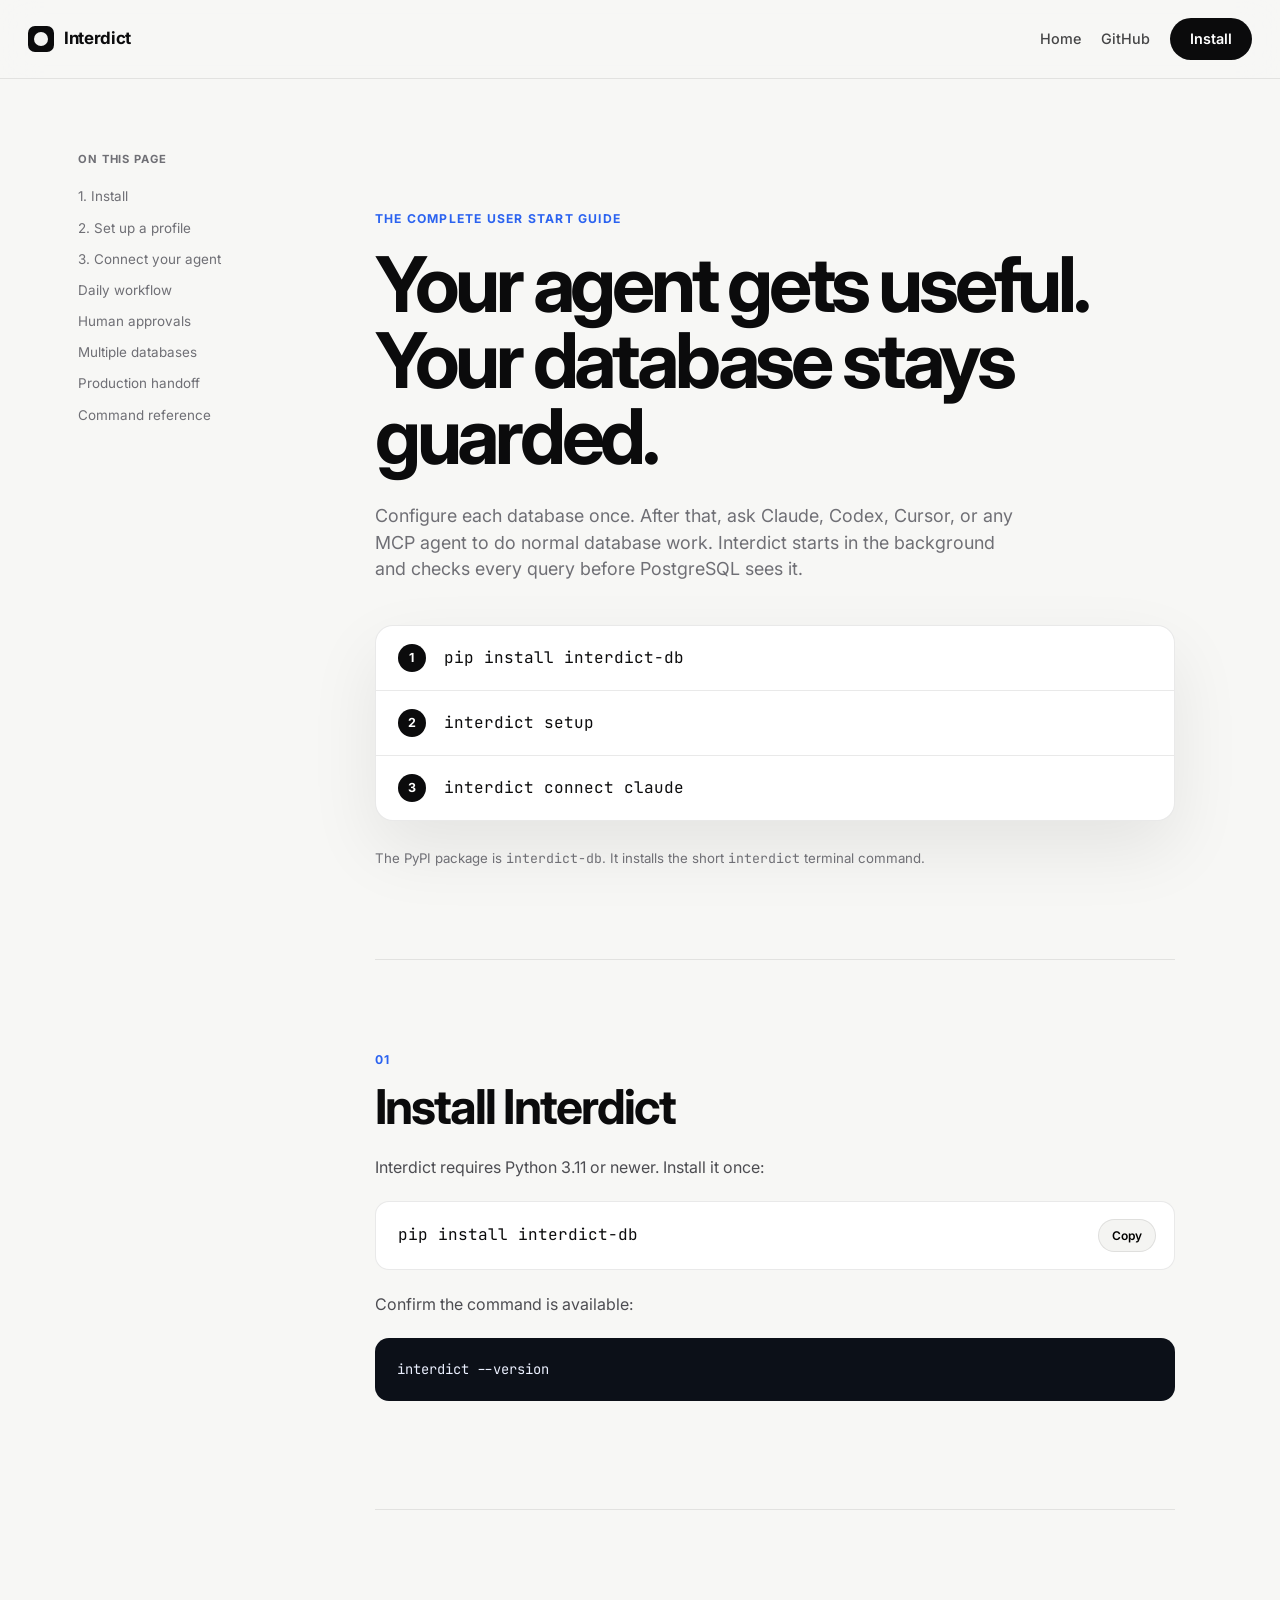
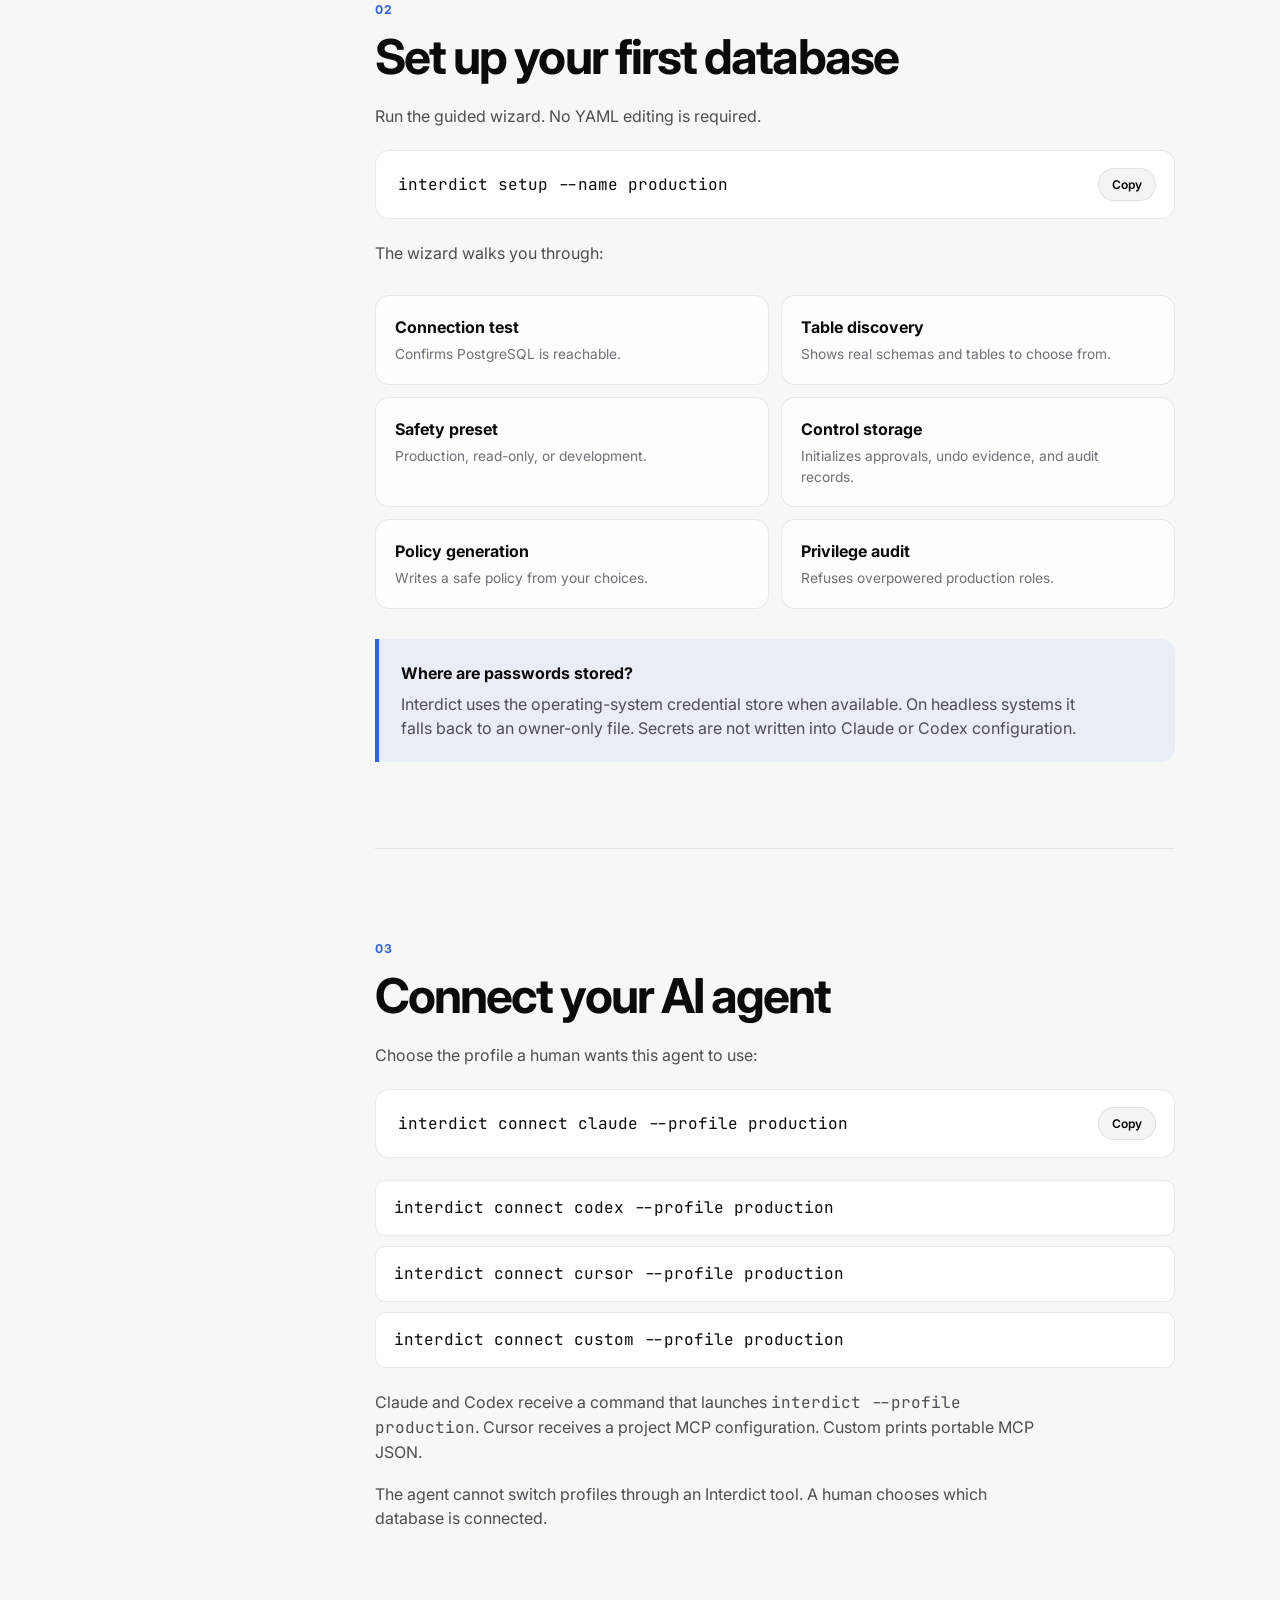
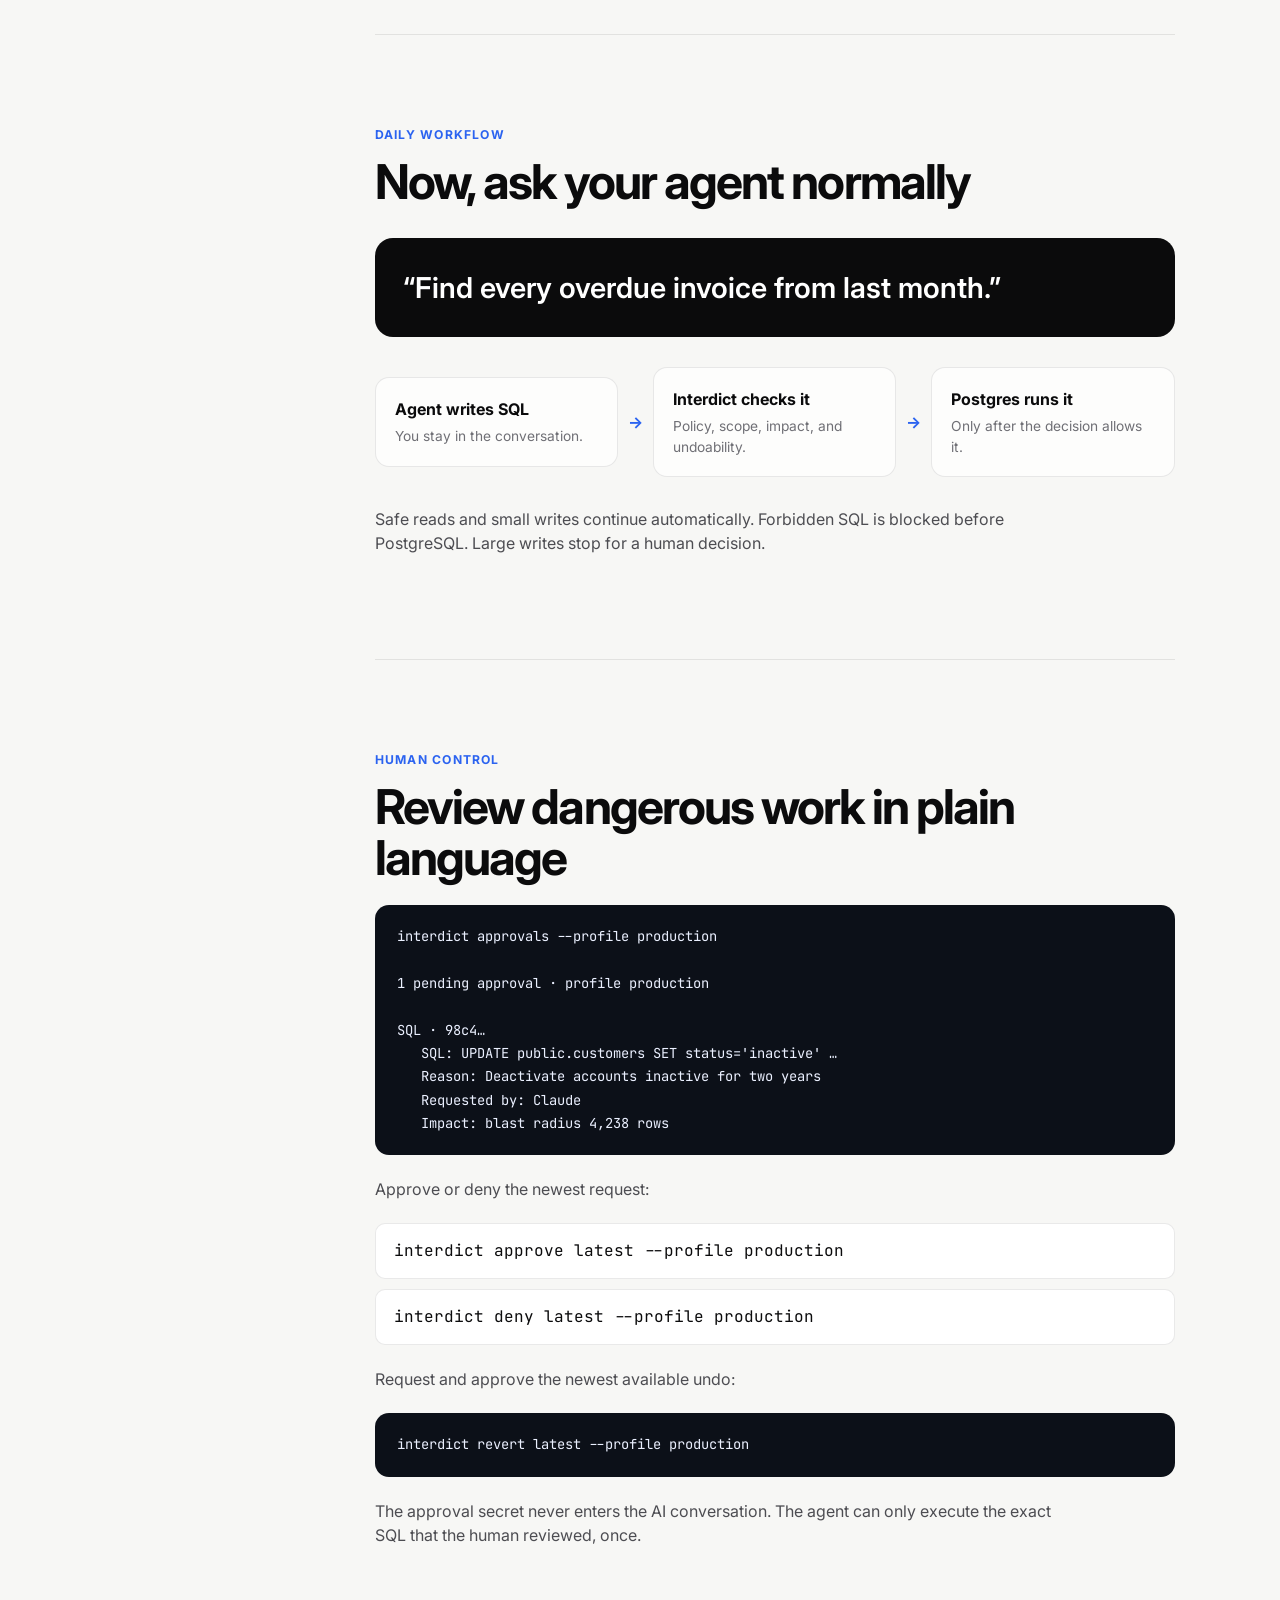
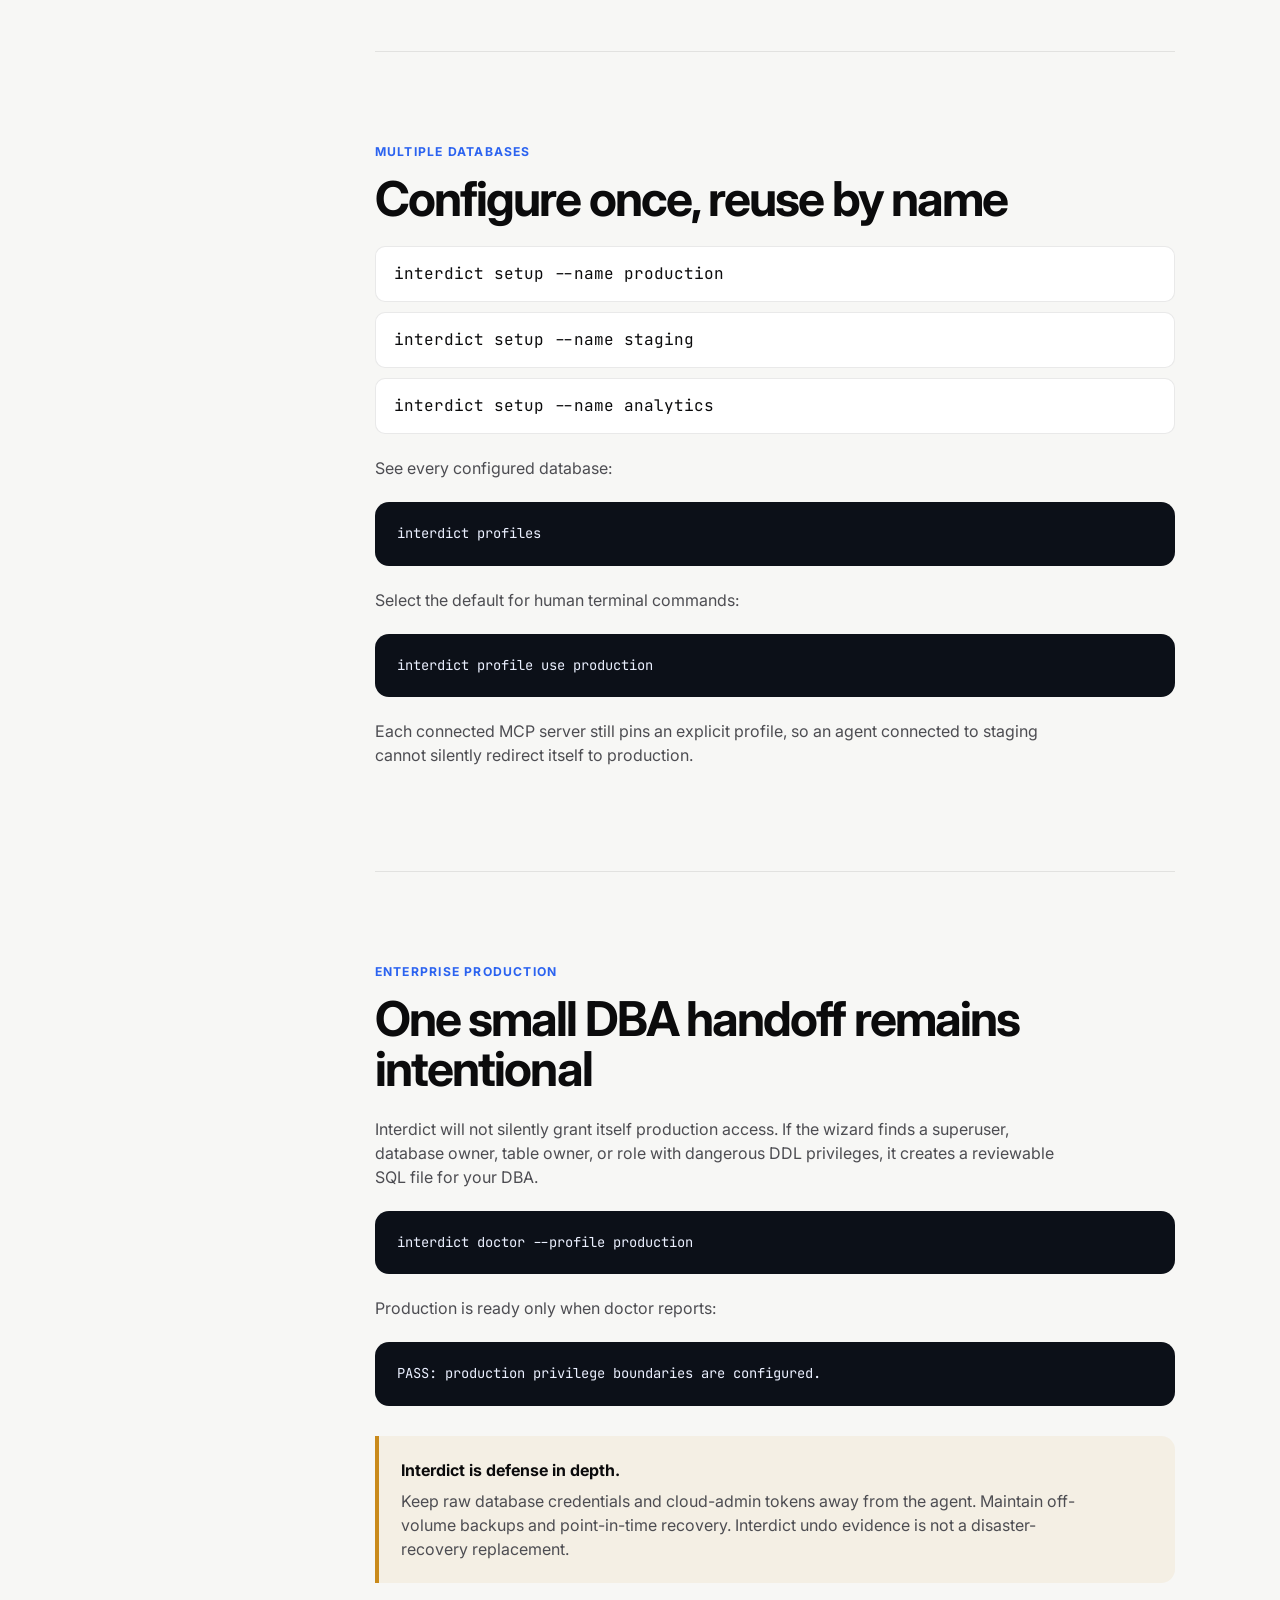
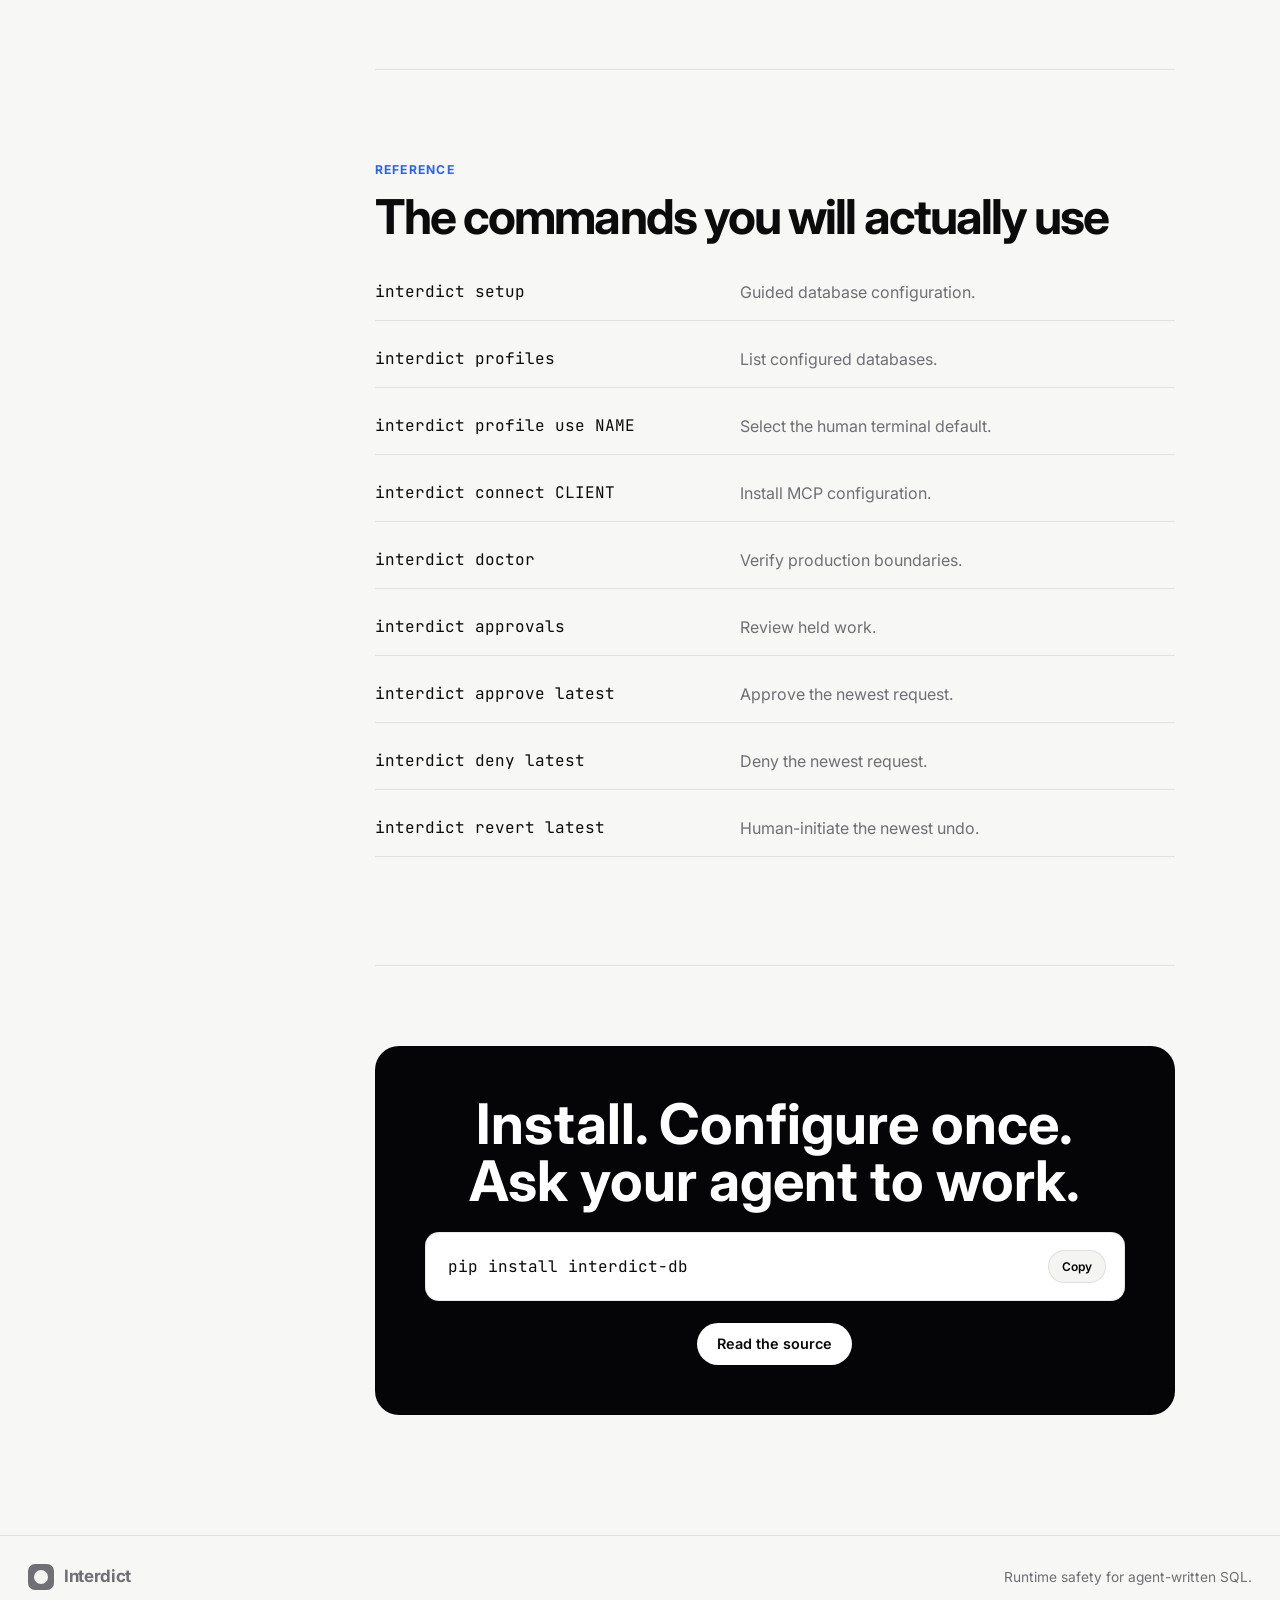
==== website/get-started.html @ 517da815 "Guided setup wizard, reusable named profiles, automatic MCP connection, user-guide added to frontend" ====
<!doctype html>
<html lang="en">
  <head>
    <meta charset="utf-8" />
    <meta name="viewport" content="width=device-width, initial-scale=1" />
    <title>Get started with Interdict</title>
    <meta
      name="description"
      content="Install Interdict, configure a protected PostgreSQL profile, and connect Claude, Codex, Cursor, or any MCP client."
    />
    <link rel="preconnect" href="https://fonts.googleapis.com" />
    <link rel="preconnect" href="https://fonts.gstatic.com" crossorigin />
    <link
      href="https://fonts.googleapis.com/css2?family=Inter:wght@400;500;600;700;800&family=JetBrains+Mono:wght@400;500&display=swap"
      rel="stylesheet"
    />
    <link rel="stylesheet" href="styles.css" />
    <link rel="stylesheet" href="get-started.css" />
  </head>
  <body class="guide-body">
    <header class="guide-nav">
      <a class="brand" href="index.html" aria-label="Interdict home">
        <span class="brand-mark" aria-hidden="true"></span>
        <span class="brand-name">Interdict</span>
      </a>
      <div class="header-actions">
        <a class="header-link" href="index.html">Home</a>
        <a
          class="header-link"
          href="https://github.com/prisharai/Interdict"
          target="_blank"
          rel="noreferrer"
          >GitHub</a
        >
        <a class="pill-cta" href="#install">Install</a>
      </div>
    </header>

    <main class="guide-shell">
      <aside class="guide-toc" aria-label="Guide navigation">
        <p>On this page</p>
        <a href="#install">1. Install</a>
        <a href="#setup">2. Set up a profile</a>
        <a href="#connect">3. Connect your agent</a>
        <a href="#work">Daily workflow</a>
        <a href="#approvals">Human approvals</a>
        <a href="#profiles">Multiple databases</a>
        <a href="#production">Production handoff</a>
        <a href="#commands">Command reference</a>
      </aside>

      <article class="guide-content">
        <section class="guide-hero">
          <span class="eyebrow">The complete user start guide</span>
          <h1>Your agent gets useful.<br />Your database stays guarded.</h1>
          <p>
            Configure each database once. After that, ask Claude, Codex, Cursor,
            or any MCP agent to do normal database work. Interdict starts in the
            background and checks every query before PostgreSQL sees it.
          </p>
          <div class="three-command" aria-label="Three command quickstart">
            <div><span>1</span><code>pip install interdict-db</code></div>
            <div><span>2</span><code>interdict setup</code></div>
            <div><span>3</span><code>interdict connect claude</code></div>
          </div>
          <p class="package-note">
            The PyPI package is <code>interdict-db</code>. It installs the short
            <code>interdict</code> terminal command.
          </p>
        </section>

        <section id="install" class="guide-section">
          <span class="step-number">01</span>
          <h2>Install Interdict</h2>
          <p>Interdict requires Python 3.11 or newer. Install it once:</p>
          <div class="command-box">
            <code>pip install interdict-db</code>
            <button class="guide-copy" data-copy="pip install interdict-db">Copy</button>
          </div>
          <p>Confirm the command is available:</p>
          <pre><code>interdict --version</code></pre>
        </section>

        <section id="setup" class="guide-section">
          <span class="step-number">02</span>
          <h2>Set up your first database</h2>
          <p>Run the guided wizard. No YAML editing is required.</p>
          <div class="command-box">
            <code>interdict setup --name production</code>
            <button class="guide-copy" data-copy="interdict setup --name production">Copy</button>
          </div>
          <p>The wizard walks you through:</p>
          <div class="feature-grid">
            <div><b>Connection test</b><span>Confirms PostgreSQL is reachable.</span></div>
            <div><b>Table discovery</b><span>Shows real schemas and tables to choose from.</span></div>
            <div><b>Safety preset</b><span>Production, read-only, or development.</span></div>
            <div><b>Control storage</b><span>Initializes approvals, undo evidence, and audit records.</span></div>
            <div><b>Policy generation</b><span>Writes a safe policy from your choices.</span></div>
            <div><b>Privilege audit</b><span>Refuses overpowered production roles.</span></div>
          </div>
          <div class="callout">
            <b>Where are passwords stored?</b>
            <p>
              Interdict uses the operating-system credential store when
              available. On headless systems it falls back to an owner-only
              file. Secrets are not written into Claude or Codex configuration.
            </p>
          </div>
        </section>

        <section id="connect" class="guide-section">
          <span class="step-number">03</span>
          <h2>Connect your AI agent</h2>
          <p>Choose the profile a human wants this agent to use:</p>
          <div class="command-box">
            <code>interdict connect claude --profile production</code>
            <button class="guide-copy" data-copy="interdict connect claude --profile production">Copy</button>
          </div>
          <div class="client-list">
            <code>interdict connect codex --profile production</code>
            <code>interdict connect cursor --profile production</code>
            <code>interdict connect custom --profile production</code>
          </div>
          <p>
            Claude and Codex receive a command that launches
            <code>interdict --profile production</code>. Cursor receives a
            project MCP configuration. Custom prints portable MCP JSON.
          </p>
          <p>
            The agent cannot switch profiles through an Interdict tool. A human
            chooses which database is connected.
          </p>
        </section>

        <section id="work" class="guide-section">
          <span class="eyebrow">Daily workflow</span>
          <h2>Now, ask your agent normally</h2>
          <blockquote>“Find every overdue invoice from last month.”</blockquote>
          <div class="flow-row">
            <div><b>Agent writes SQL</b><span>You stay in the conversation.</span></div>
            <i>→</i>
            <div><b>Interdict checks it</b><span>Policy, scope, impact, and undoability.</span></div>
            <i>→</i>
            <div><b>Postgres runs it</b><span>Only after the decision allows it.</span></div>
          </div>
          <p>
            Safe reads and small writes continue automatically. Forbidden SQL
            is blocked before PostgreSQL. Large writes stop for a human decision.
          </p>
        </section>

        <section id="approvals" class="guide-section">
          <span class="eyebrow">Human control</span>
          <h2>Review dangerous work in plain language</h2>
          <pre><code>interdict approvals --profile production

1 pending approval · profile production

SQL · 98c4…
   SQL: UPDATE public.customers SET status='inactive' …
   Reason: Deactivate accounts inactive for two years
   Requested by: Claude
   Impact: blast radius 4,238 rows</code></pre>
          <p>Approve or deny the newest request:</p>
          <div class="client-list">
            <code>interdict approve latest --profile production</code>
            <code>interdict deny latest --profile production</code>
          </div>
          <p>Request and approve the newest available undo:</p>
          <pre><code>interdict revert latest --profile production</code></pre>
          <p>
            The approval secret never enters the AI conversation. The agent can
            only execute the exact SQL that the human reviewed, once.
          </p>
        </section>

        <section id="profiles" class="guide-section">
          <span class="eyebrow">Multiple databases</span>
          <h2>Configure once, reuse by name</h2>
          <div class="client-list">
            <code>interdict setup --name production</code>
            <code>interdict setup --name staging</code>
            <code>interdict setup --name analytics</code>
          </div>
          <p>See every configured database:</p>
          <pre><code>interdict profiles</code></pre>
          <p>Select the default for human terminal commands:</p>
          <pre><code>interdict profile use production</code></pre>
          <p>
            Each connected MCP server still pins an explicit profile, so an
            agent connected to staging cannot silently redirect itself to production.
          </p>
        </section>

        <section id="production" class="guide-section">
          <span class="eyebrow">Enterprise production</span>
          <h2>One small DBA handoff remains intentional</h2>
          <p>
            Interdict will not silently grant itself production access. If the
            wizard finds a superuser, database owner, table owner, or role with
            dangerous DDL privileges, it creates a reviewable SQL file for your DBA.
          </p>
          <pre><code>interdict doctor --profile production</code></pre>
          <p>Production is ready only when doctor reports:</p>
          <pre><code>PASS: production privilege boundaries are configured.</code></pre>
          <div class="callout warning">
            <b>Interdict is defense in depth.</b>
            <p>
              Keep raw database credentials and cloud-admin tokens away from the
              agent. Maintain off-volume backups and point-in-time recovery.
              Interdict undo evidence is not a disaster-recovery replacement.
            </p>
          </div>
        </section>

        <section id="commands" class="guide-section">
          <span class="eyebrow">Reference</span>
          <h2>The commands you will actually use</h2>
          <div class="command-table">
            <div><code>interdict setup</code><span>Guided database configuration.</span></div>
            <div><code>interdict profiles</code><span>List configured databases.</span></div>
            <div><code>interdict profile use NAME</code><span>Select the human terminal default.</span></div>
            <div><code>interdict connect CLIENT</code><span>Install MCP configuration.</span></div>
            <div><code>interdict doctor</code><span>Verify production boundaries.</span></div>
            <div><code>interdict approvals</code><span>Review held work.</span></div>
            <div><code>interdict approve latest</code><span>Approve the newest request.</span></div>
            <div><code>interdict deny latest</code><span>Deny the newest request.</span></div>
            <div><code>interdict revert latest</code><span>Human-initiate the newest undo.</span></div>
          </div>
        </section>

        <section class="guide-finish">
          <h2>Install. Configure once. Ask your agent to work.</h2>
          <div class="command-box dark-command">
            <code>pip install interdict-db</code>
            <button class="guide-copy" data-copy="pip install interdict-db">Copy</button>
          </div>
          <a class="pill-cta inverse" href="https://github.com/prisharai/Interdict">Read the source</a>
        </section>
      </article>
    </main>

    <footer class="guide-footer">
      <a class="brand" href="index.html"><span class="brand-mark"></span><span>Interdict</span></a>
      <span>Runtime safety for agent-written SQL.</span>
    </footer>
    <script src="get-started.js"></script>
  </body>
</html>
---- website/styles.css ----
/* ═══════════════════════════════════════════════════════════════
   Interdict — landing styles
   Visual language modeled on opacity.com: near-white canvas, one
   giant centered statement per scroll beat, blur-in reveals, soft
   blue glows, drifting cursor pills, sticky scroll-driven diagram,
   dark cinematic band, giant cropped wordmark footer.
   ═══════════════════════════════════════════════════════════════ */

:root {
  --bg: #f4f4f2;
  --ink: #0b0b0c;
  --muted: #6f6f75;
  --line: rgba(11, 11, 12, 0.09);
  --card: #ffffff;
  --blue: #2b63f0;
  --blue-bright: #3d79ff;
  --dark: #050507;
  --bad: #d64545;
  --warn: #c98a1b;
  --good: #14996b;
  --sans: "Inter", -apple-system, "Segoe UI", sans-serif;
  --mono: "JetBrains Mono", ui-monospace, "SF Mono", monospace;
  --ease: cubic-bezier(0.22, 0.61, 0.21, 1);
}

* { box-sizing: border-box; margin: 0; padding: 0; }

html { scroll-behavior: smooth; }

body {
  font-family: var(--sans);
  background: var(--bg);
  color: var(--ink);
  line-height: 1.5;
  -webkit-font-smoothing: antialiased;
  overflow-x: hidden;
}

a { color: inherit; text-decoration: none; }
code, pre { font-family: var(--mono); }

::selection { background: rgba(43, 99, 240, 0.18); }

/* ─────────────────────────── header ─────────────────────────── */

.site-header {
  position: fixed;
  inset: 0 0 auto 0;
  z-index: 50;
  display: flex;
  align-items: center;
  justify-content: space-between;
  padding: 20px 28px;
  transition: color 0.4s var(--ease);
}

.brand {
  display: flex;
  align-items: center;
  gap: 10px;
  font-weight: 700;
  font-size: 1.06rem;
  letter-spacing: -0.02em;
}

.brand-mark {
  width: 26px;
  height: 26px;
  border-radius: 7px;
  background: currentColor;
  position: relative;
  flex: none;
}
.brand-mark::after {
  content: "";
  position: absolute;
  inset: 6px;
  border-radius: 50%;
  background: var(--bg);
  transition: background 0.4s var(--ease);
}

.header-actions { display: flex; align-items: center; gap: 20px; }

.header-link {
  font-size: 0.9rem;
  font-weight: 500;
  opacity: 0.75;
  transition: opacity 0.2s;
}
.header-link:hover { opacity: 1; }

/* pill CTA — the single black button, Opacity-style */
.pill-cta {
  display: inline-flex;
  align-items: center;
  justify-content: center;
  background: var(--ink);
  color: #fff;
  font-size: 0.9rem;
  font-weight: 600;
  padding: 10px 20px;
  border-radius: 999px;
  border: none;
  cursor: pointer;
  transition: transform 0.25s var(--ease), background 0.25s, box-shadow 0.25s;
}
.pill-cta:hover {
  transform: translateY(-1px);
  box-shadow: 0 8px 24px rgba(11, 11, 12, 0.18);
}
.pill-cta.big { font-size: 1rem; padding: 14px 28px; }
.pill-cta.inverse { background: #fff; color: var(--ink); }

/* header inverts over dark sections */
.site-header.on-dark { color: #fff; }
.site-header.on-dark .brand-mark::after { background: var(--dark); }
.site-header.on-dark .pill-cta { background: #fff; color: var(--ink); }

/* ─────────────────────────── reveals ─────────────────────────── */

.reveal {
  opacity: 0;
  transform: translateY(30px);
  filter: blur(14px);
  transition:
    opacity 1s var(--ease),
    transform 1s var(--ease),
    filter 1s var(--ease);
}
.reveal.in {
  opacity: 1;
  transform: none;
  filter: blur(0);
}

/* the giant centered statement type */
.giant {
  font-size: clamp(2.1rem, 5.4vw, 4.2rem);
  font-weight: 700;
  letter-spacing: -0.035em;
  line-height: 1.07;
  text-align: center;
  max-width: 20ch;
  margin-inline: auto;
}

.statement-sub {
  text-align: center;
  max-width: 46ch;
  margin: 26px auto 0;
  font-size: clamp(1rem, 1.4vw, 1.15rem);
  color: var(--muted);
}
.statement-sub em { font-style: normal; color: var(--ink); font-weight: 600; }

/* ─────────────────────────── hero ─────────────────────────── */

.hero {
  min-height: 100vh;
  display: flex;
  flex-direction: column;
  align-items: center;
  padding-top: clamp(120px, 18vh, 190px);
  position: relative;
  overflow: hidden;
}

.hero-inner {
  text-align: center;
  padding: 0 24px;
  max-width: 980px;
  position: relative;
  z-index: 2;
}

.hero-title {
  position: relative;
  font-size: clamp(2rem, 4.9vw, 4.1rem);
  font-weight: 700;
  letter-spacing: -0.04em;
  line-height: 1.08;
}

/* blur-morphing headline, Opacity hero style.
   The first line is static so it sizes the container;
   the alternates are stacked absolutely on top. */
.morph-line {
  display: block;
  position: absolute;
  inset: 0;
  opacity: 0;
  filter: blur(16px);
  transform: translateY(10px);
  transition:
    opacity 1.1s var(--ease),
    filter 1.1s var(--ease),
    transform 1.1s var(--ease);
  will-change: opacity, filter;
}
.morph-line:first-child { position: relative; }
.morph-line.is-active {
  opacity: 1;
  filter: blur(0);
  transform: none;
}

.hero-sub {
  margin: 26px auto 0;
  max-width: 52ch;
  font-size: clamp(1rem, 1.5vw, 1.18rem);
  color: var(--muted);
  transition-delay: 0.15s;
}
.hero-sub em { font-style: normal; color: var(--ink); font-weight: 600; }

.hero-cta {
  margin-top: 34px;
  display: flex;
  gap: 14px;
  justify-content: center;
  align-items: center;
  flex-wrap: wrap;
  transition-delay: 0.3s;
}

.ghost-cta {
  display: inline-flex;
  align-items: center;
  gap: 12px;
  background: transparent;
  border: 1px solid var(--line);
  border-radius: 999px;
  padding: 12px 20px;
  font-size: 0.92rem;
  cursor: pointer;
  color: var(--ink);
  transition: border-color 0.2s, background 0.2s;
}
.ghost-cta:hover { border-color: rgba(11, 11, 12, 0.3); background: rgba(255, 255, 255, 0.6); }
.ghost-cta code { font-size: 0.88rem; }
.ghost-cta .copy-hint {
  font-size: 0.72rem;
  font-weight: 600;
  text-transform: uppercase;
  letter-spacing: 0.08em;
  color: var(--muted);
}
.ghost-cta.on-dark { border-color: rgba(255, 255, 255, 0.25); color: #fff; }
.ghost-cta.on-dark:hover { border-color: rgba(255, 255, 255, 0.55); background: rgba(255, 255, 255, 0.06); }
.ghost-cta.on-dark .copy-hint { color: rgba(255, 255, 255, 0.55); }

/* product window rising from the bottom edge, blue glow behind */
.hero-stage {
  position: relative;
  width: 100%;
  display: flex;
  justify-content: center;
  margin-top: clamp(48px, 8vh, 90px);
  flex: 1;
  align-items: flex-end;
}

.hero-glow {
  position: absolute;
  bottom: -42%;
  left: 50%;
  transform: translateX(-50%);
  width: 130vw;
  height: 80vh;
  background: radial-gradient(
    ellipse 55% 60% at 50% 100%,
    rgba(61, 121, 255, 0.85) 0%,
    rgba(43, 99, 240, 0.45) 38%,
    rgba(43, 99, 240, 0) 72%
  );
  filter: blur(30px);
  pointer-events: none;
}

.terminal {
  background: #0d0d11;
  border-radius: 14px 14px 0 0;
  box-shadow:
    0 -10px 60px rgba(43, 99, 240, 0.25),
    0 30px 80px rgba(11, 11, 12, 0.35);
  width: min(860px, 92vw);
  position: relative;
  z-index: 2;
  transition: transform 0.5s var(--ease), box-shadow 0.5s var(--ease);
}
.terminal:hover {
  transform: translateY(-4px);
  box-shadow:
    0 -14px 70px rgba(43, 99, 240, 0.32),
    0 36px 90px rgba(11, 11, 12, 0.4);
}

.hero-image-frame {
  overflow: hidden;
  aspect-ratio: 860 / 430;
}

.hero-image {
  width: 100%;
  height: 100%;
  display: block;
  object-fit: cover;
  object-position: center 48%;
}

.terminal-bar {
  display: flex;
  align-items: center;
  gap: 14px;
  padding: 13px 18px;
  border-bottom: 1px solid rgba(255, 255, 255, 0.07);
}
.dots { display: inline-flex; gap: 6px; }
.dots i {
  width: 11px;
  height: 11px;
  border-radius: 50%;
  background: rgba(255, 255, 255, 0.14);
}
.terminal-title {
  font-family: var(--mono);
  font-size: 0.76rem;
  color: rgba(255, 255, 255, 0.45);
}

.terminal pre {
  padding: 22px 24px 30px;
  font-size: clamp(0.7rem, 1.35vw, 0.86rem);
  line-height: 1.75;
  color: rgba(255, 255, 255, 0.82);
  overflow-x: auto;
}

.t-agent { color: #8f7bf5; font-weight: 500; }
.t-you { color: #4ea0f6; font-weight: 500; }
.t-bad { color: #ff7a7a; font-weight: 500; }
.t-warn { color: #f0b45a; font-weight: 500; }
.t-good { color: #47d19a; font-weight: 500; }
.t-dim { color: rgba(255, 255, 255, 0.42); }
.t-strong { color: #fff; font-weight: 700; }

/* ─────────────────────── statements ─────────────────────── */

.statement {
  min-height: 88vh;
  display: flex;
  flex-direction: column;
  justify-content: center;
  align-items: center;
  padding: 120px 24px;
  position: relative;
}

/* ─────────────────── incident collage ─────────────────── */

.collage {
  position: relative;
  min-height: 120vh;
  display: flex;
  flex-direction: column;
  justify-content: center;
  align-items: center;
  padding: 140px 24px;
}

.collage-field {
  position: absolute;
  inset: 0;
  pointer-events: none;
}

.mini-card {
  position: absolute;
  background: var(--card);
  border: 1px solid var(--line);
  border-radius: 10px;
  box-shadow: 0 14px 40px rgba(11, 11, 12, 0.08);
  width: clamp(190px, 22vw, 280px);
  overflow: hidden;
  will-change: transform;
}
.mini-bar {
  padding: 8px 12px;
  border-bottom: 1px solid var(--line);
}
.mini-bar .dots i { background: rgba(11, 11, 12, 0.12); width: 8px; height: 8px; }
.mini-card pre {
  padding: 14px 14px 10px;
  font-size: 0.72rem;
  color: var(--bad);
  white-space: pre-wrap;
  word-break: break-word;
}
.mini-tag {
  display: block;
  padding: 0 14px 12px;
  font-size: 0.7rem;
  color: var(--muted);
}

.c1 { top: 7%; left: 6%; rotate: -3deg; }
.c2 { top: 12%; right: 7%; rotate: 2.5deg; }
.c3 { top: 40%; left: 2%; rotate: 1.5deg; }
.c4 { bottom: 14%; left: 12%; rotate: -2deg; }
.c5 { top: 44%; right: 3%; rotate: -1.5deg; }
.c6 { bottom: 8%; right: 12%; rotate: 3deg; }

/* ─────────────────── drifting agent cursors ─────────────────── */

.cursor-field-wrap { overflow: hidden; }

.cursor-field {
  position: absolute;
  inset: 0;
  pointer-events: none;
}

.cursor-pill {
  position: absolute;
  left: var(--x);
  top: var(--y);
  background: var(--c);
  color: #fff;
  font-size: 0.78rem;
  font-weight: 600;
  padding: 5px 13px;
  border-radius: 999px;
  animation: drift 9s ease-in-out infinite;
  animation-delay: var(--d);
  box-shadow: 0 6px 20px rgba(11, 11, 12, 0.14);
}
.cursor-pill::before {
  content: "";
  position: absolute;
  top: -9px;
  left: -7px;
  width: 0;
  height: 0;
  border-left: 8px solid var(--c);
  border-bottom: 11px solid transparent;
  transform: rotate(12deg);
}

@keyframes drift {
  0%, 100% { transform: translate(0, 0); }
  25% { transform: translate(16px, -20px); }
  50% { transform: translate(-12px, 12px); }
  75% { transform: translate(10px, 18px); }
}

/* ─────────────── sticky lifecycle diagram ─────────────── */

.lifecycle-track { height: 420vh; position: relative; }

.lifecycle-scene {
  position: sticky;
  top: 0;
  height: 100vh;
  display: flex;
  flex-direction: column;
  align-items: center;
  justify-content: flex-start;
  padding-top: 11vh;
  overflow: hidden;
}

.lifecycle-heads {
  position: relative;
  width: 100%;
  min-height: 3.2em;
  margin-bottom: 4vh;
}
.life-head {
  position: absolute;
  inset: 0;
  opacity: 0;
  filter: blur(14px);
  transition: opacity 0.8s var(--ease), filter 0.8s var(--ease);
}
.life-head.is-active { opacity: 1; filter: blur(0); }

.life-diagram {
  position: relative;
  width: min(860px, 92vw);
  flex: 1;
  display: flex;
  flex-direction: column;
  justify-content: space-around;
  padding-bottom: 8vh;
}

.life-line {
  position: absolute;
  top: 0;
  bottom: 6vh;
  left: 50%;
  width: 2px;
  transform: translateX(-50%);
  background: var(--line);
  border-radius: 2px;
  overflow: hidden;
}
.life-line-fill {
  position: absolute;
  inset: 0;
  background: linear-gradient(var(--blue), var(--blue-bright));
  transform-origin: top;
  transform: scaleY(var(--progress, 0));
}

.life-step {
  position: relative;
  display: flex;
  align-items: center;
  min-height: 15%;
  opacity: 0.15;
  transition: opacity 0.6s var(--ease);
}
.life-step.active { opacity: 1; }

.life-node {
  position: absolute;
  left: 50%;
  transform: translateX(-50%);
  width: 14px;
  height: 14px;
  border-radius: 50%;
  background: var(--bg);
  border: 2px solid rgba(11, 11, 12, 0.25);
  transition: border-color 0.4s, background 0.4s, box-shadow 0.4s;
  z-index: 2;
}
.life-step.active .life-node {
  border-color: var(--blue);
  background: var(--blue);
  box-shadow: 0 0 0 6px rgba(43, 99, 240, 0.15);
}

.life-card {
  background: var(--card);
  border: 1px solid var(--line);
  border-radius: 12px;
  box-shadow: 0 16px 44px rgba(11, 11, 12, 0.08);
  padding: 14px 18px;
  width: min(360px, 42%);
  transform: translateY(14px);
  transition: transform 0.6s var(--ease);
}
.life-step.active .life-card { transform: none; }
.life-card.left { margin-right: auto; }
.life-card.right { margin-left: auto; }

.life-card code {
  display: block;
  font-size: 0.8rem;
  margin: 8px 0 6px;
}
.life-card small {
  color: var(--muted);
  font-size: 0.76rem;
  line-height: 1.45;
  display: block;
}
.life-card small b { color: var(--ink); }

.life-badge {
  display: inline-block;
  font-size: 0.66rem;
  font-weight: 700;
  text-transform: uppercase;
  letter-spacing: 0.09em;
  padding: 3px 10px;
  border-radius: 999px;
}
.life-badge.bad { background: rgba(214, 69, 69, 0.1); color: var(--bad); }
.life-badge.warn { background: rgba(201, 138, 27, 0.12); color: var(--warn); }
.life-badge.good { background: rgba(20, 153, 107, 0.11); color: var(--good); }
.life-badge.op { background: rgba(43, 99, 240, 0.1); color: var(--blue); }

/* ─────────────────────────── stats ─────────────────────────── */

.stats {
  padding: 22vh 24px;
  text-align: center;
}

.stat-row {
  display: grid;
  grid-template-columns: repeat(4, 1fr);
  gap: 24px;
  max-width: 960px;
  margin: 70px auto 0;
  transition-delay: 0.15s;
}

.stat b {
  display: block;
  font-size: clamp(2rem, 4.4vw, 3.4rem);
  font-weight: 800;
  letter-spacing: -0.04em;
  line-height: 1;
}
.stat span {
  display: block;
  margin-top: 12px;
  font-size: 0.82rem;
  color: var(--muted);
  line-height: 1.5;
}

.stat-note {
  max-width: 52ch;
  margin: 60px auto 0;
  color: var(--muted);
  font-size: 0.95rem;
  transition-delay: 0.25s;
}

/* ─────────────────── dark cinematic band ─────────────────── */

.dark-band {
  background: var(--dark);
  color: #fff;
  padding: 24vh 24px;
  position: relative;
  overflow: hidden;
}
.dark-band::before {
  content: "";
  position: absolute;
  inset: auto -20% -60% -20%;
  height: 90%;
  background: radial-gradient(
    ellipse 50% 55% at 50% 100%,
    rgba(61, 121, 255, 0.5) 0%,
    rgba(43, 99, 240, 0) 70%
  );
  filter: blur(24px);
  pointer-events: none;
}

.dark-inner { position: relative; text-align: center; }
.dark-band .giant { max-width: 24ch; }

.dark-sub {
  margin: 26px auto 0;
  max-width: 48ch;
  color: rgba(255, 255, 255, 0.6);
  font-size: clamp(0.98rem, 1.4vw, 1.12rem);
  transition-delay: 0.12s;
}

.dark-cta {
  margin-top: 38px;
  display: flex;
  gap: 14px;
  justify-content: center;
  flex-wrap: wrap;
  transition-delay: 0.24s;
}

/* ─────────────────────────── pricing ─────────────────────────── */

.pricing { padding: 20vh 24px; }

.price-grid {
  display: grid;
  grid-template-columns: repeat(3, 1fr);
  gap: 20px;
  max-width: 1060px;
  margin: 70px auto 0;
  align-items: stretch;
  transition-delay: 0.15s;
}

.price-card {
  background: var(--card);
  border: 1px solid var(--line);
  border-radius: 18px;
  padding: 30px 28px;
  display: flex;
  flex-direction: column;
  position: relative;
}
.price-card.featured {
  border-color: rgba(43, 99, 240, 0.5);
  box-shadow: 0 24px 70px rgba(43, 99, 240, 0.14);
}

.feat-tag {
  position: absolute;
  top: -12px;
  left: 50%;
  transform: translateX(-50%);
  background: var(--blue);
  color: #fff;
  font-size: 0.68rem;
  font-weight: 700;
  text-transform: uppercase;
  letter-spacing: 0.08em;
  padding: 4px 14px;
  border-radius: 999px;
  white-space: nowrap;
}

.price-card h3 {
  font-size: 1.05rem;
  font-weight: 700;
  letter-spacing: -0.01em;
}

.price { margin: 14px 0 22px; }
.price b {
  font-size: 2.1rem;
  font-weight: 800;
  letter-spacing: -0.03em;
}
.price span { color: var(--muted); font-size: 0.85rem; }

.price-card ul {
  list-style: none;
  display: grid;
  gap: 11px;
  margin-bottom: 30px;
  flex: 1;
}
.price-card li {
  font-size: 0.88rem;
  color: #3c3c42;
  padding-left: 22px;
  position: relative;
}
.price-card li::before {
  content: "✓";
  position: absolute;
  left: 0;
  color: var(--blue);
  font-weight: 700;
}

.price-cta {
  display: block;
  text-align: center;
  border-radius: 999px;
  padding: 12px 18px;
  font-size: 0.92rem;
  font-weight: 600;
  transition: transform 0.2s var(--ease), box-shadow 0.2s;
}
.price-cta:hover { transform: translateY(-1px); }
.price-cta.solid {
  background: var(--ink);
  color: #fff;
  box-shadow: 0 8px 26px rgba(11, 11, 12, 0.16);
}
.price-cta.ghost { border: 1px solid var(--line); }
.price-cta.ghost:hover { border-color: rgba(11, 11, 12, 0.3); }

/* ─────────────────────────── waitlist ─────────────────────────── */

.waitlist {
  padding: 16vh 24px 22vh;
  text-align: center;
}

.waitlist-form {
  margin: 40px auto 0;
  display: flex;
  gap: 12px;
  justify-content: center;
  flex-wrap: wrap;
  transition-delay: 0.15s;
}

.waitlist-form input {
  font: inherit;
  font-size: 0.95rem;
  padding: 13px 22px;
  border-radius: 999px;
  border: 1px solid var(--line);
  background: var(--card);
  min-width: min(320px, 80vw);
  outline: none;
  transition: border-color 0.2s, box-shadow 0.2s;
}
.waitlist-form input:focus {
  border-color: var(--blue);
  box-shadow: 0 0 0 4px rgba(43, 99, 240, 0.12);
}

.waitlist-note {
  margin-top: 18px;
  font-size: 0.88rem;
  color: var(--muted);
  min-height: 1.4em;
}

/* ─────────────────────────── footer ─────────────────────────── */

.footer {
  background: var(--dark);
  color: #fff;
  position: relative;
  overflow: hidden;
  padding: 110px 28px 0;
}
.footer::before {
  content: "";
  position: absolute;
  top: -35%;
  left: -20%;
  right: -20%;
  height: 75%;
  background: radial-gradient(
    ellipse 55% 60% at 50% 0%,
    rgba(61, 121, 255, 0.55) 0%,
    rgba(43, 99, 240, 0) 70%
  );
  filter: blur(26px);
  pointer-events: none;
}

.works-with {
  position: relative;
  display: flex;
  align-items: center;
  justify-content: center;
  gap: clamp(16px, 3.5vw, 40px);
  flex-wrap: wrap;
  margin-bottom: 80px;
}
.works-with span {
  font-size: 0.72rem;
  text-transform: uppercase;
  letter-spacing: 0.12em;
  color: rgba(255, 255, 255, 0.45);
}
.works-with b {
  font-size: 1rem;
  font-weight: 700;
  letter-spacing: -0.01em;
  color: rgba(255, 255, 255, 0.85);
}

.footer-links {
  position: relative;
  display: flex;
  gap: clamp(24px, 5vw, 60px);
  justify-content: center;
  margin-bottom: 34px;
}
.footer-links a {
  font-size: 0.95rem;
  font-weight: 600;
  color: rgba(255, 255, 255, 0.85);
  transition: color 0.2s;
}
.footer-links a:hover { color: #fff; }

.footer-legal {
  position: relative;
  display: flex;
  justify-content: center;
  gap: 26px;
  flex-wrap: wrap;
  font-size: 0.78rem;
  color: rgba(255, 255, 255, 0.45);
  margin-bottom: 40px;
}
.footer-tag { font-style: italic; }

/* the giant cropped wordmark */
.footer-wordmark {
  position: relative;
  font-size: clamp(96px, 19vw, 300px);
  font-weight: 800;
  letter-spacing: -0.05em;
  line-height: 0.72;
  text-align: center;
  margin-bottom: -0.09em;
  background: linear-gradient(180deg, #fff 30%, rgba(255, 255, 255, 0.25));
  -webkit-background-clip: text;
  background-clip: text;
  color: transparent;
  user-select: none;
  white-space: nowrap;
}

/* ─────────────────────────── responsive ─────────────────────────── */

@media (max-width: 900px) {
  .stat-row { grid-template-columns: repeat(2, 1fr); gap: 40px 20px; }
  .price-grid { grid-template-columns: 1fr; max-width: 460px; }
  .price-card.featured { order: -1; }
  .life-card { width: 44%; padding: 12px 14px; }
  .life-card code { font-size: 0.7rem; }
}

@media (max-width: 640px) {
  .site-header { padding: 14px 16px; }
  .header-link { display: none; }

  .collage { min-height: auto; padding: 100px 24px; }
  .collage-field { display: none; }

  .lifecycle-track { height: auto; }
  .lifecycle-scene {
    position: static;
    height: auto;
    padding: 80px 20px;
    overflow: visible;
  }
  .lifecycle-heads { min-height: auto; margin-bottom: 40px; }
  .life-head { position: static; opacity: 1; filter: none; }
  .life-head.head-b { display: none; }
  .life-diagram { gap: 18px; }
  .life-step { opacity: 1; min-height: auto; margin-bottom: 18px; }
  .life-step .life-card { width: calc(100% - 34px); margin-left: 34px !important; margin-right: 0 !important; transform: none; }
  .life-line { left: 7px; bottom: 0; transform: none; }
  .life-line-fill { transform: scaleY(1); }
  .life-node { left: 7px; }

  .cursor-field { display: none; }
  .terminal pre { font-size: 0.62rem; padding: 16px; }
  .footer-wordmark { white-space: normal; }
}

/* ─────────────────────── reduced motion ─────────────────────── */

@media (prefers-reduced-motion: reduce) {
  html { scroll-behavior: auto; }
  .reveal { opacity: 1; transform: none; filter: none; transition: none; }
  .cursor-pill { animation: none; }
  .morph-line { transition: none; }
}
---- website/get-started.css ----
.guide-body {
  background: #f7f7f5;
  overflow-x: visible;
}

.guide-nav {
  position: sticky;
  top: 0;
  z-index: 50;
  display: flex;
  align-items: center;
  justify-content: space-between;
  padding: 18px 28px;
  border-bottom: 1px solid var(--line);
  background: rgba(247, 247, 245, 0.9);
  backdrop-filter: blur(18px);
}

.guide-shell {
  display: grid;
  grid-template-columns: 220px minmax(0, 800px);
  gap: clamp(40px, 6vw, 90px);
  max-width: 1180px;
  margin: 0 auto;
  padding: 72px 28px 120px;
}

.guide-toc {
  position: sticky;
  top: 110px;
  align-self: start;
  display: flex;
  flex-direction: column;
  gap: 11px;
  font-size: 0.84rem;
}

.guide-toc p {
  margin-bottom: 8px;
  color: var(--muted);
  font-weight: 700;
  text-transform: uppercase;
  letter-spacing: 0.08em;
  font-size: 0.7rem;
}

.guide-toc a { color: var(--muted); }
.guide-toc a:hover { color: var(--ink); }

.guide-content { min-width: 0; }

.guide-hero {
  padding: 54px 0 90px;
  border-bottom: 1px solid var(--line);
}

.eyebrow,
.step-number {
  color: var(--blue);
  font-size: 0.76rem;
  font-weight: 700;
  letter-spacing: 0.1em;
  text-transform: uppercase;
}

.guide-hero h1 {
  margin-top: 18px;
  font-size: clamp(2.5rem, 6vw, 5rem);
  line-height: 0.99;
  letter-spacing: -0.055em;
}

.guide-hero > p {
  max-width: 650px;
  margin-top: 28px;
  color: var(--muted);
  font-size: 1.12rem;
}

.three-command {
  margin-top: 42px;
  overflow: hidden;
  border: 1px solid var(--line);
  border-radius: 18px;
  background: #fff;
  box-shadow: 0 28px 70px rgba(11, 11, 12, 0.08);
}

.three-command div {
  display: flex;
  gap: 18px;
  align-items: center;
  padding: 18px 22px;
  border-bottom: 1px solid var(--line);
}

.three-command div:last-child { border-bottom: none; }
.three-command span {
  display: grid;
  width: 28px;
  height: 28px;
  place-items: center;
  border-radius: 50%;
  color: #fff;
  background: var(--ink);
  font-size: 0.78rem;
  font-weight: 700;
}
.three-command code { font-size: clamp(0.8rem, 2vw, 1rem); }
.guide-hero .package-note { font-size: 0.83rem; }

.guide-section {
  padding: 86px 0;
  border-bottom: 1px solid var(--line);
  scroll-margin-top: 90px;
}

.guide-section h2 {
  margin: 12px 0 22px;
  font-size: clamp(1.9rem, 4vw, 3rem);
  line-height: 1.05;
  letter-spacing: -0.04em;
}

.guide-section p {
  margin: 18px 0;
  max-width: 680px;
  color: #4d4d52;
  font-size: 1rem;
}

.guide-section pre {
  overflow-x: auto;
  margin: 22px 0;
  padding: 20px 22px;
  border-radius: 14px;
  color: #ebf0ff;
  background: #0c1018;
  line-height: 1.7;
  font-size: 0.86rem;
}

.command-box {
  display: flex;
  align-items: center;
  justify-content: space-between;
  gap: 20px;
  margin: 22px 0;
  padding: 17px 18px 17px 22px;
  border: 1px solid var(--line);
  border-radius: 14px;
  background: #fff;
}

.command-box code { overflow-x: auto; white-space: nowrap; }
.guide-copy {
  flex: none;
  padding: 8px 13px;
  border: 1px solid var(--line);
  border-radius: 999px;
  background: #f4f4f2;
  cursor: pointer;
  font: 600 0.75rem var(--sans);
}

.feature-grid {
  display: grid;
  grid-template-columns: repeat(2, 1fr);
  gap: 12px;
  margin-top: 30px;
}

.feature-grid div,
.flow-row div {
  padding: 19px;
  border: 1px solid var(--line);
  border-radius: 14px;
  background: rgba(255, 255, 255, 0.72);
}

.feature-grid b,
.feature-grid span,
.flow-row b,
.flow-row span { display: block; }
.feature-grid span,
.flow-row span { margin-top: 5px; color: var(--muted); font-size: 0.86rem; }

.callout {
  margin-top: 30px;
  padding: 22px;
  border-left: 4px solid var(--blue);
  border-radius: 0 14px 14px 0;
  background: rgba(43, 99, 240, 0.07);
}
.callout p { margin: 7px 0 0; }
.callout.warning { border-color: var(--warn); background: rgba(201, 138, 27, 0.08); }

.client-list,
.command-table {
  display: grid;
  gap: 10px;
  margin: 22px 0;
}

.client-list code {
  padding: 15px 18px;
  border: 1px solid var(--line);
  border-radius: 10px;
  background: #fff;
  overflow-x: auto;
}

.guide-section blockquote {
  margin: 30px 0;
  padding: 28px;
  border-radius: 18px;
  color: #fff;
  background: var(--ink);
  font-size: clamp(1.25rem, 3vw, 1.8rem);
  font-weight: 600;
}

.flow-row {
  display: grid;
  grid-template-columns: 1fr auto 1fr auto 1fr;
  align-items: center;
  gap: 10px;
  margin: 30px 0;
}
.flow-row i { color: var(--blue); font-style: normal; font-weight: 700; }

.command-table div {
  display: grid;
  grid-template-columns: minmax(220px, 0.8fr) 1fr;
  gap: 18px;
  padding: 16px 0;
  border-bottom: 1px solid var(--line);
}
.command-table span { color: var(--muted); }

.guide-finish {
  margin-top: 80px;
  padding: 50px;
  border-radius: 24px;
  color: #fff;
  background: var(--dark);
  text-align: center;
}
.guide-finish h2 { font-size: clamp(2rem, 5vw, 3.5rem); line-height: 1.02; }
.dark-command { color: var(--ink); text-align: left; }

.guide-footer {
  display: flex;
  align-items: center;
  justify-content: space-between;
  padding: 28px;
  border-top: 1px solid var(--line);
  color: var(--muted);
  font-size: 0.86rem;
}

@media (max-width: 800px) {
  .guide-shell { display: block; padding-top: 24px; }
  .guide-toc { display: none; }
  .guide-nav .header-link { display: none; }
  .feature-grid { grid-template-columns: 1fr; }
  .flow-row { grid-template-columns: 1fr; }
  .flow-row i { transform: rotate(90deg); justify-self: center; }
  .command-table div { grid-template-columns: 1fr; gap: 7px; }
  .guide-finish { padding: 36px 20px; }
  .guide-footer { align-items: flex-start; gap: 20px; flex-direction: column; }
}
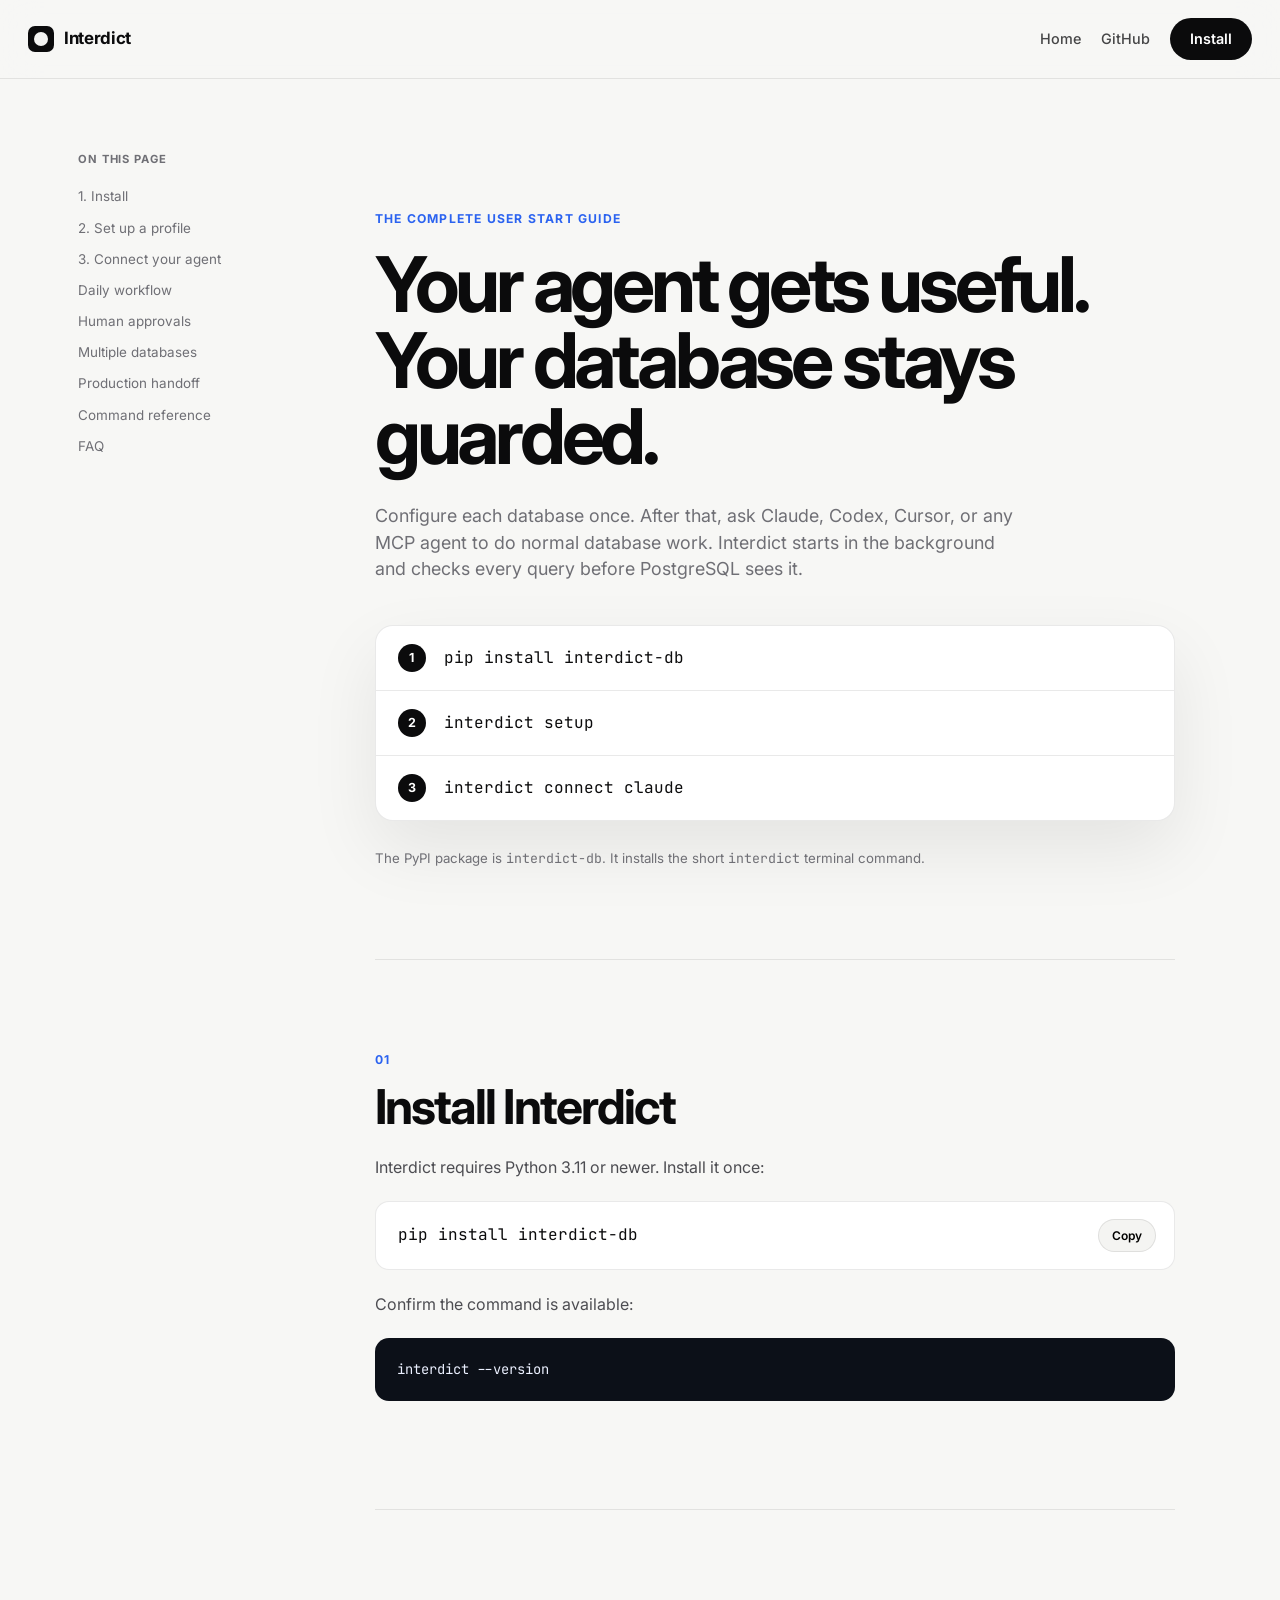
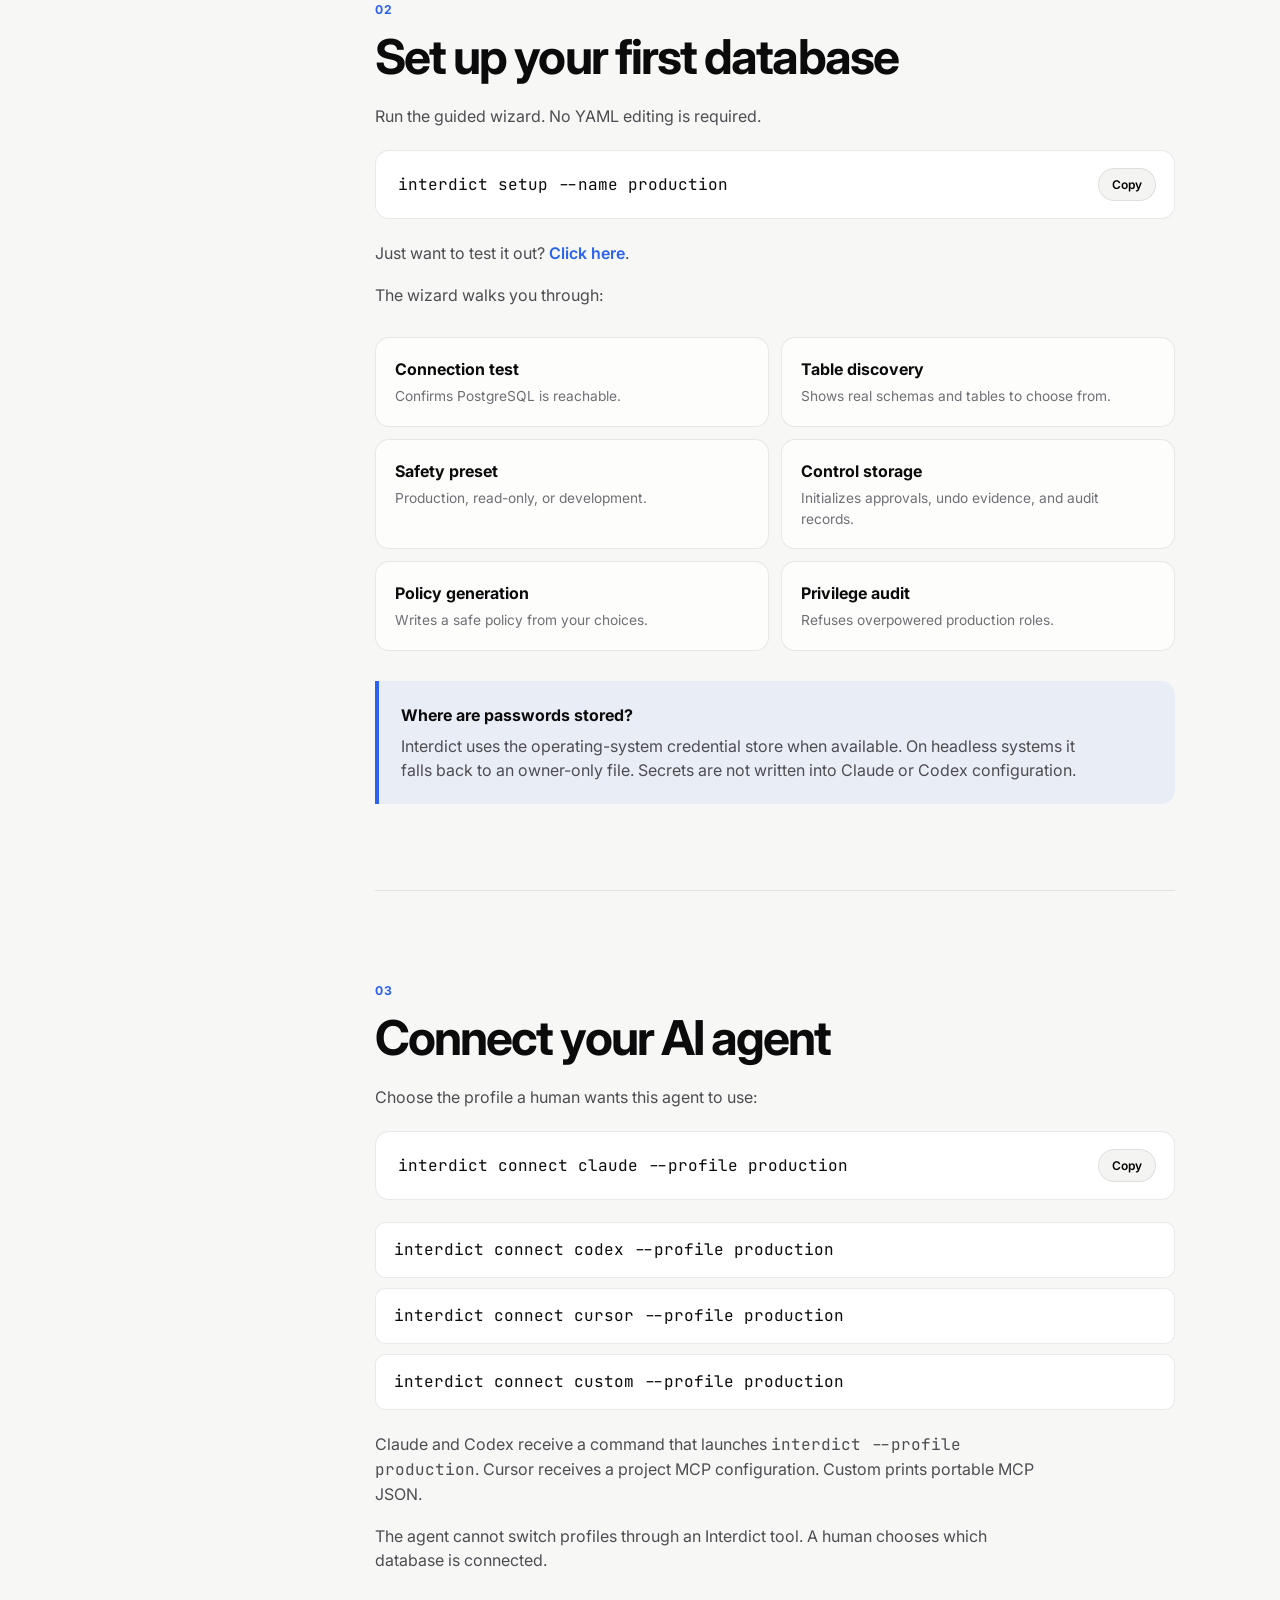
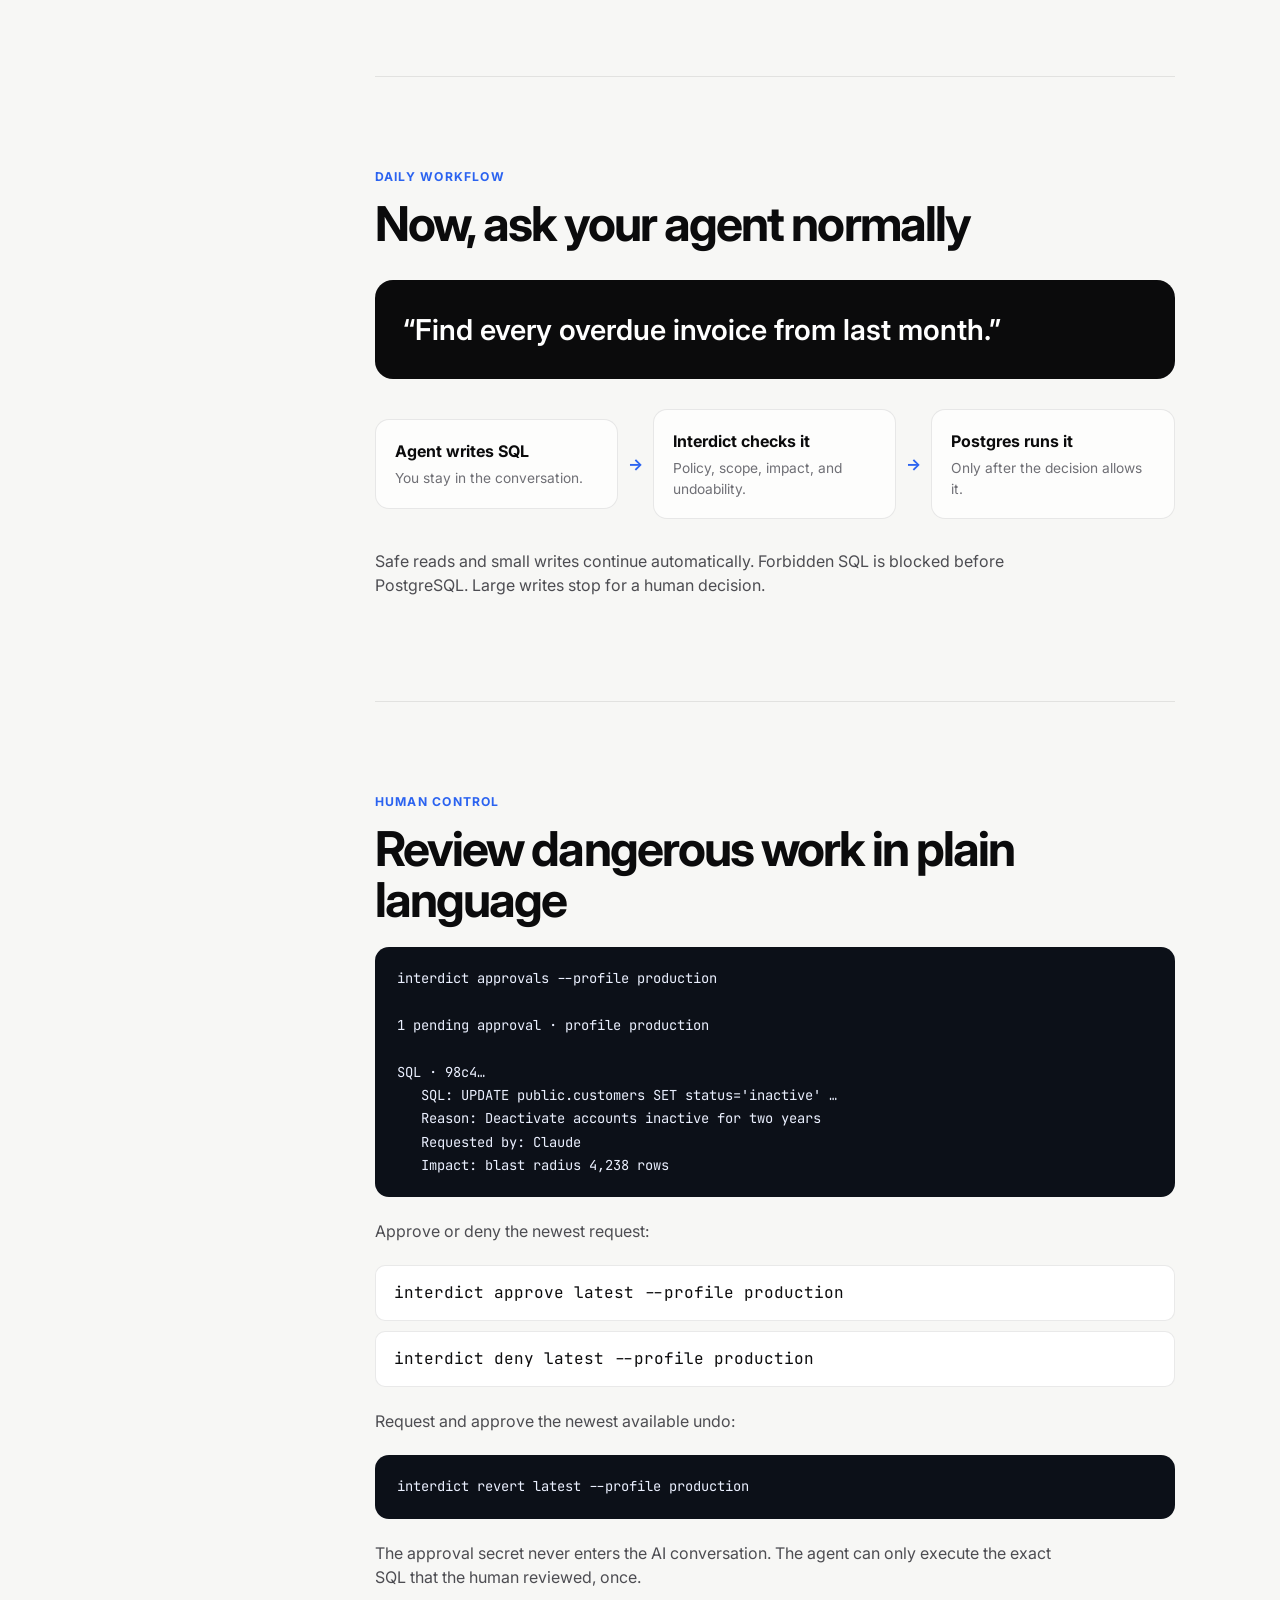
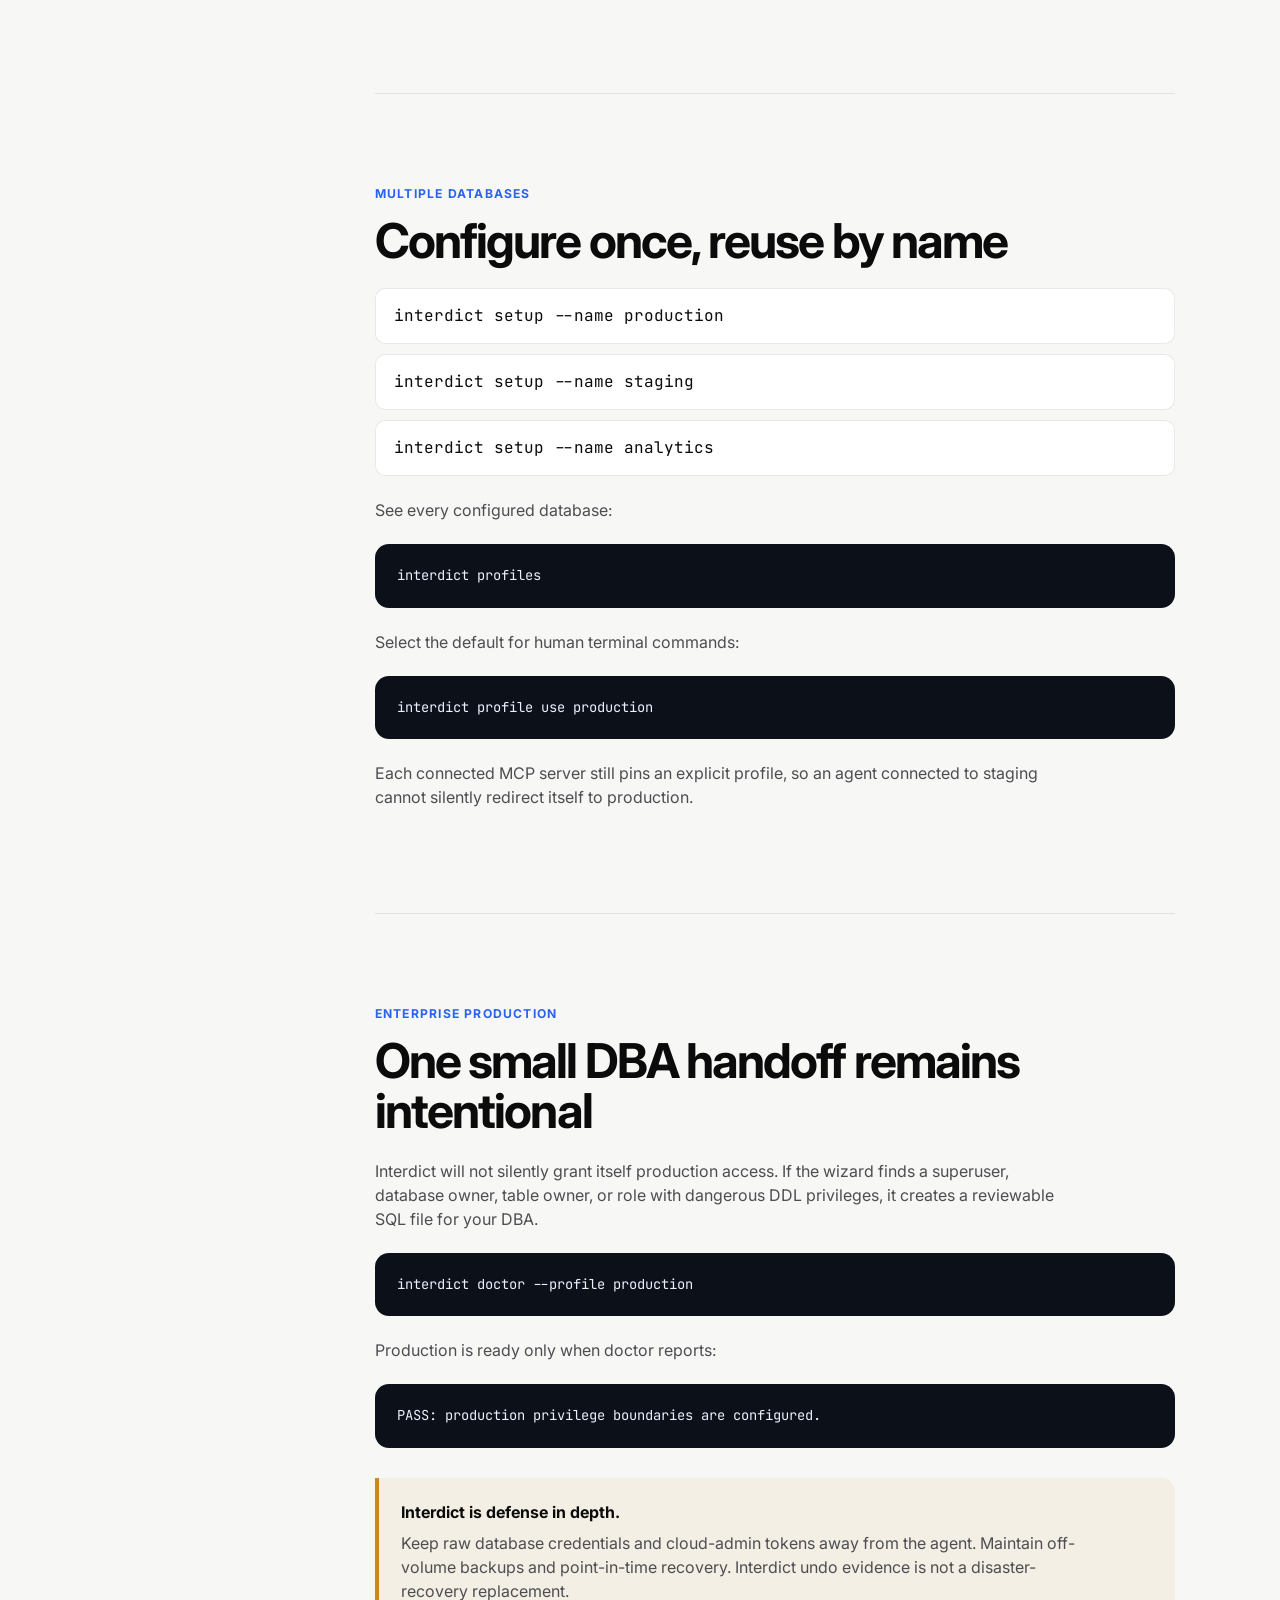
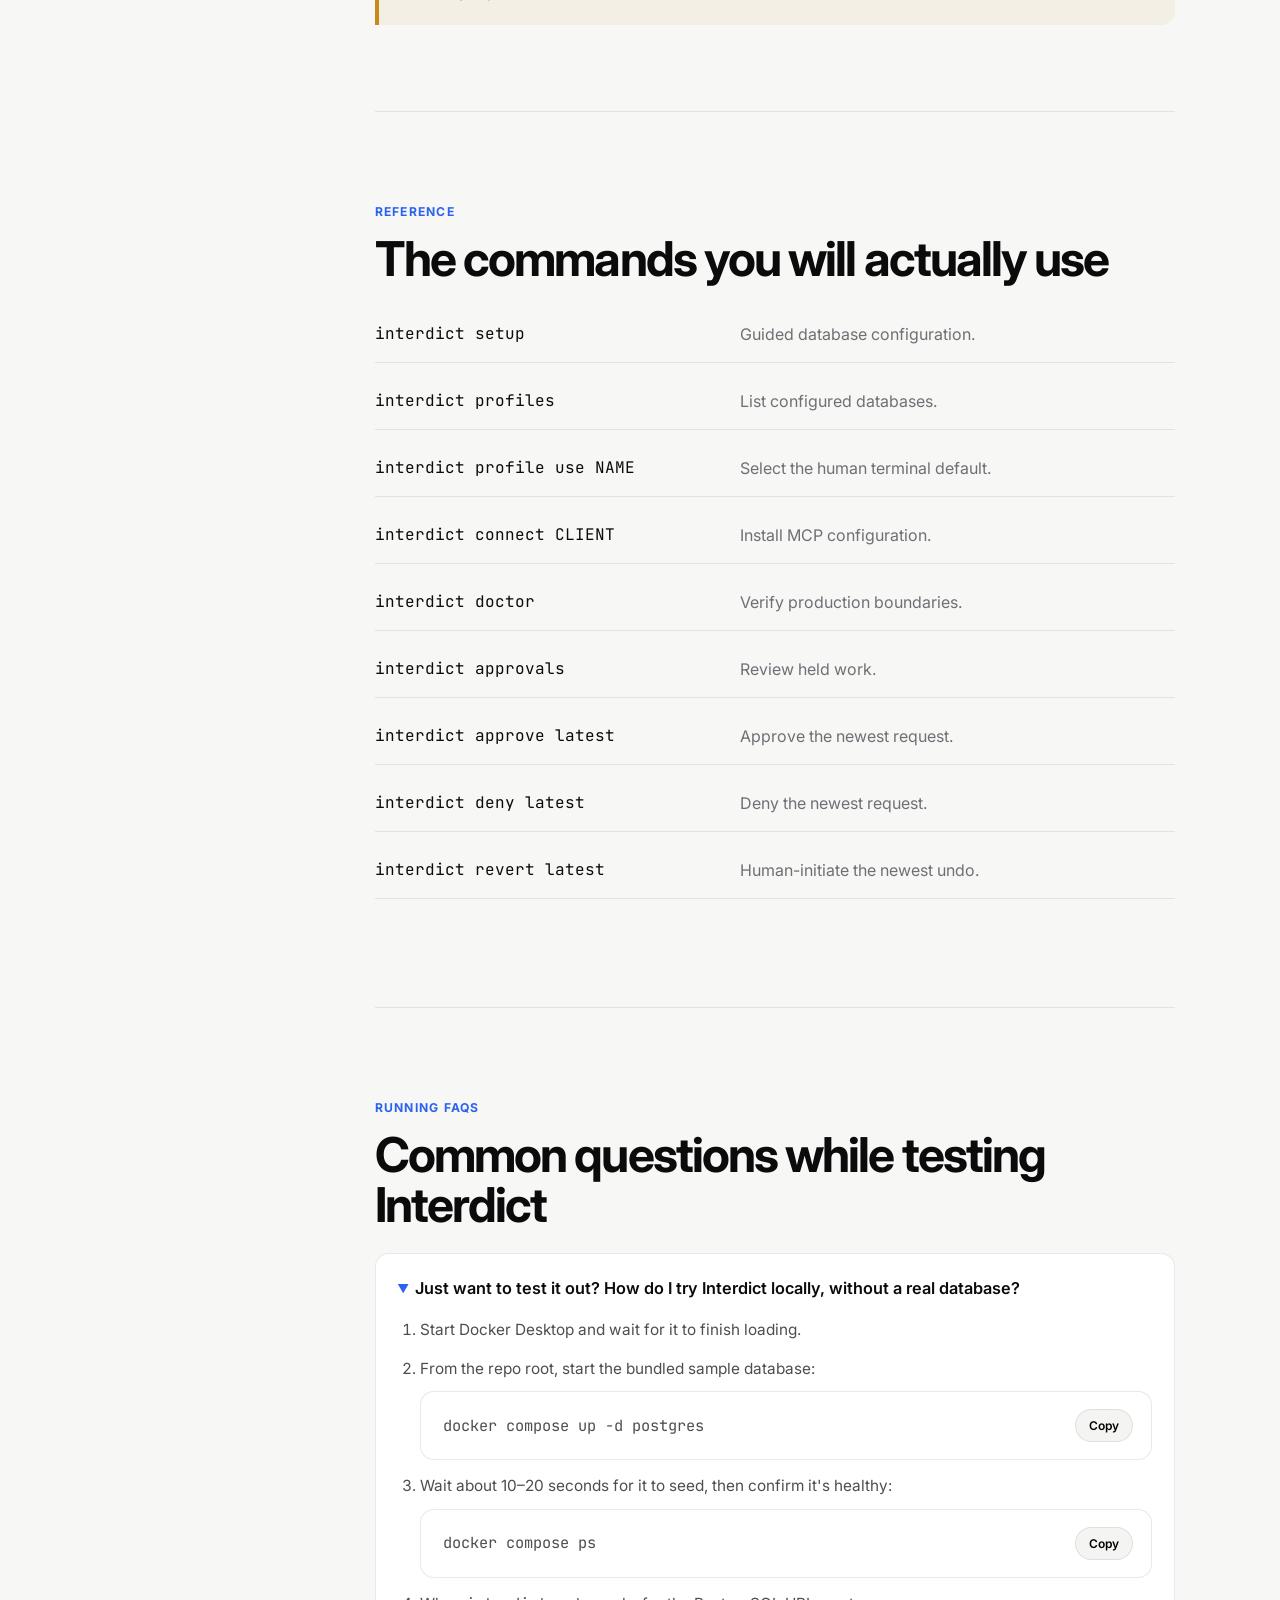
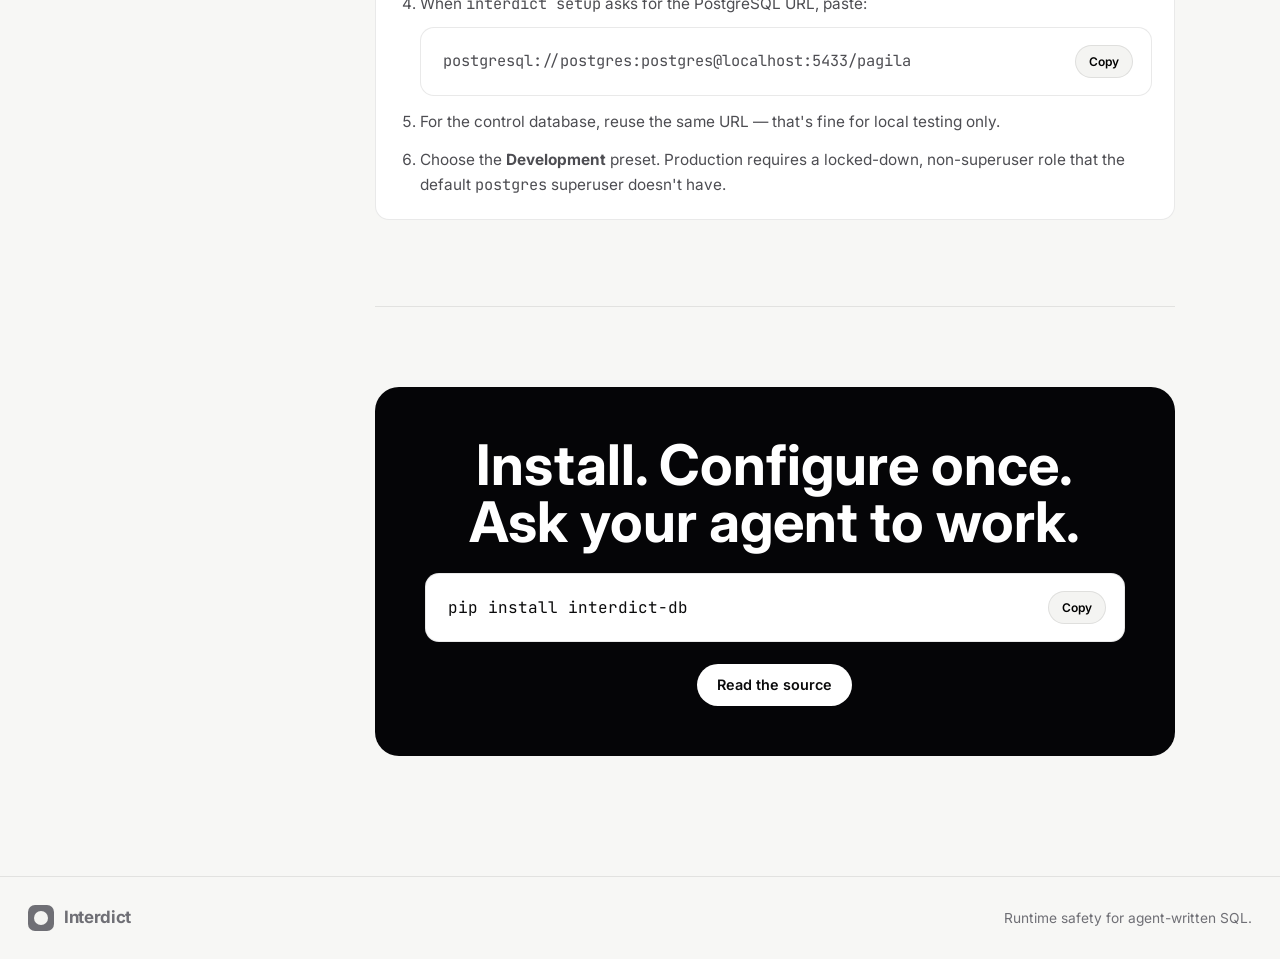
==== commit a2e187d5: "UI rendering setup wizard, FAQ section website, adapters updates" ====
--- a/website/get-started.html
+++ b/website/get-started.html
@@ -47,6 +47,7 @@
         <a href="#profiles">Multiple databases</a>
         <a href="#production">Production handoff</a>
         <a href="#commands">Command reference</a>
+        <a href="#faq">FAQ</a>
       </aside>
 
       <article class="guide-content">
@@ -89,6 +90,10 @@
             <code>interdict setup --name production</code>
             <button class="guide-copy" data-copy="interdict setup --name production">Copy</button>
           </div>
+          <p class="faq-inline-link">
+            Just want to test it out?
+            <a href="#faq-local-test">Click here</a>.
+          </p>
           <p>The wizard walks you through:</p>
           <div class="feature-grid">
             <div><b>Connection test</b><span>Confirms PostgreSQL is reachable.</span></div>
@@ -229,6 +234,44 @@
           </div>
         </section>
 
+        <section id="faq" class="guide-section">
+          <span class="eyebrow">Running FAQs</span>
+          <h2>Common questions while testing Interdict</h2>
+
+          <details class="faq-item" id="faq-local-test" open>
+            <summary>Just want to test it out? How do I try Interdict locally, without a real database?</summary>
+            <ol>
+              <li>Start Docker Desktop and wait for it to finish loading.</li>
+              <li>
+                From the repo root, start the bundled sample database:
+                <div class="command-box">
+                  <code>docker compose up -d postgres</code>
+                  <button class="guide-copy" data-copy="docker compose up -d postgres">Copy</button>
+                </div>
+              </li>
+              <li>Wait about 10&ndash;20 seconds for it to seed, then confirm it's healthy:
+                <div class="command-box">
+                  <code>docker compose ps</code>
+                  <button class="guide-copy" data-copy="docker compose ps">Copy</button>
+                </div>
+              </li>
+              <li>
+                When <code>interdict setup</code> asks for the PostgreSQL URL, paste:
+                <div class="command-box">
+                  <code>postgresql://postgres:postgres@localhost:5433/pagila</code>
+                  <button class="guide-copy" data-copy="postgresql://postgres:postgres@localhost:5433/pagila">Copy</button>
+                </div>
+              </li>
+              <li>For the control database, reuse the same URL &mdash; that's fine for local testing only.</li>
+              <li>
+                Choose the <b>Development</b> preset. Production requires a
+                locked-down, non-superuser role that the default
+                <code>postgres</code> superuser doesn't have.
+              </li>
+            </ol>
+          </details>
+        </section>
+
         <section class="guide-finish">
           <h2>Install. Configure once. Ask your agent to work.</h2>
           <div class="command-box dark-command">
--- a/website/get-started.css
+++ b/website/get-started.css
@@ -237,6 +237,37 @@
   border-bottom: 1px solid var(--line);
 }
 .command-table span { color: var(--muted); }
+
+.faq-inline-link {
+  margin-top: -8px;
+  font-size: 0.88rem;
+}
+.faq-inline-link a { color: var(--blue); font-weight: 600; }
+
+.faq-item {
+  margin-top: 22px;
+  padding: 22px;
+  border: 1px solid var(--line);
+  border-radius: 14px;
+  background: #fff;
+}
+.faq-item summary {
+  cursor: pointer;
+  font-weight: 600;
+  font-size: 1.02rem;
+  color: var(--ink);
+}
+.faq-item summary::marker { color: var(--blue); }
+.faq-item ol {
+  margin: 18px 0 0;
+  padding-left: 22px;
+  color: #4d4d52;
+  font-size: 0.96rem;
+  line-height: 1.6;
+}
+.faq-item li { margin-bottom: 14px; }
+.faq-item li:last-child { margin-bottom: 0; }
+.faq-item .command-box { margin: 10px 0; }
 
 .guide-finish {
   margin-top: 80px;
